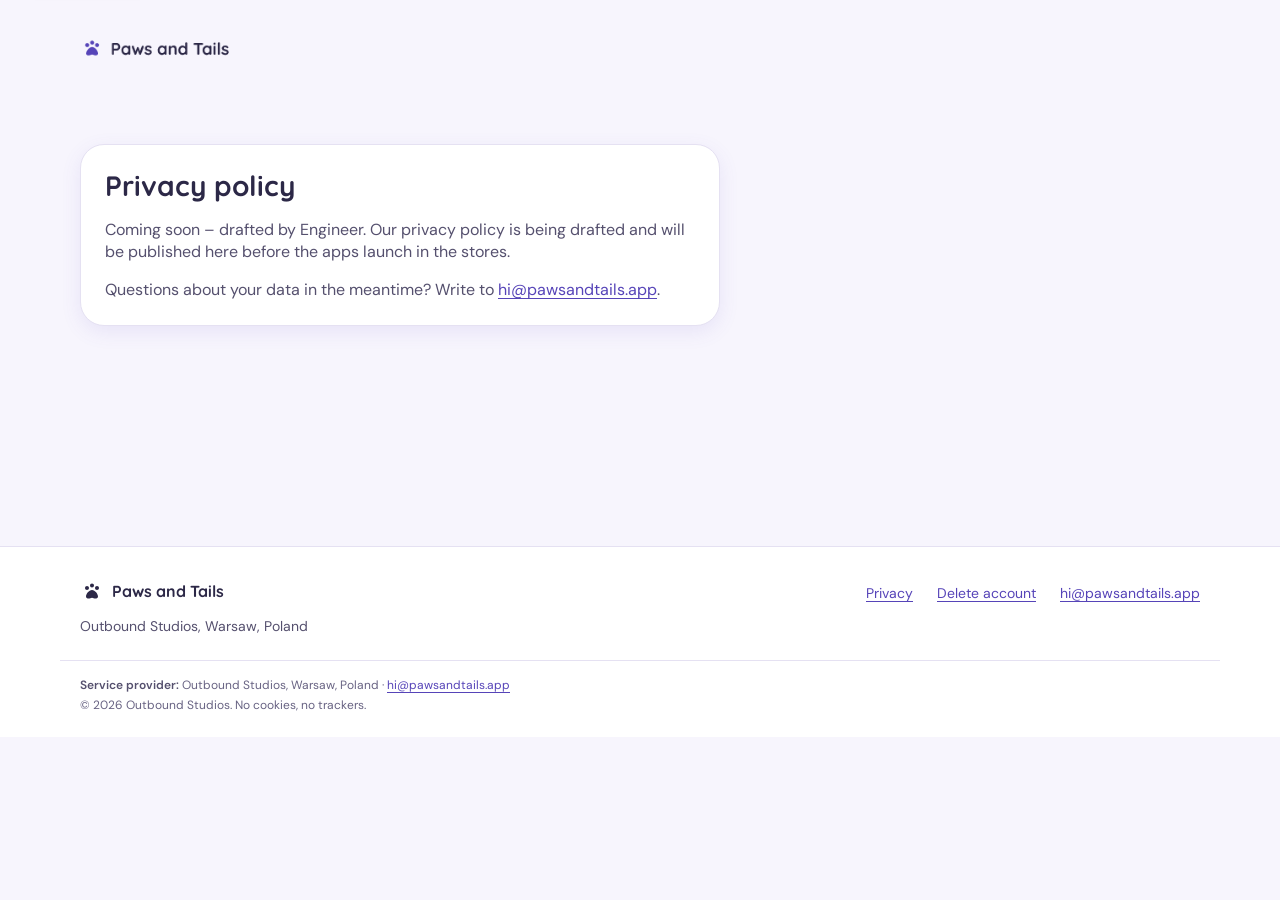
==== privacy/index.html @ 0168b84c "Publish the Paws & Tails static site. Add the landing page, privacy and delete-account pages, 404, f" ====
<!doctype html>
<html lang="en">
<head>
<meta charset="utf-8">
<meta name="viewport" content="width=device-width, initial-scale=1">
<title>Privacy policy · Paws and Tails</title>
<meta name="description" content="Paws and Tails privacy policy.">
<link rel="icon" href="/favicon.ico" sizes="any">
<link rel="icon" href="/assets/favicon.svg" type="image/svg+xml">
<link rel="apple-touch-icon" href="/assets/apple-touch-icon.png">
<link rel="stylesheet" href="/styles.css">
</head>
<body>
<a class="skip-link" href="#main">Skip to content</a>
<header class="site-header">
  <div class="wrap header-inner">
    <a class="wordmark" href="/"><img class="lockup" src="/assets/lockup-transparent.png" srcset="/assets/lockup-transparent.png 1x, /assets/lockup-transparent@2x.png 2x" width="225" height="76" alt="Paws and Tails, home"></a>
  </div>
</header>
<main id="main" class="simple">
  <div class="wrap">
    <div class="card">
      <!-- STUB: replace with the converted policy (Engineer: /workspace/build-briefs/legal/privacy-policy-draft.md) -->
      <h1>Privacy policy</h1>
      <p>Coming soon – drafted by Engineer. Our privacy policy is being drafted and will be published here before the apps launch in the stores.</p>
      <p>Questions about your data in the meantime? Write to <a href="mailto:hi@pawsandtails.app">hi@pawsandtails.app</a>.</p>
    </div>
  </div>
</main>
<footer class="site-footer">
  <div class="wrap footer-inner">
    <div>
      <a class="wordmark wordmark-small" href="/">
        <img class="paw" src="/assets/paw.svg" width="24" height="24" alt="">
        <span>Paws and Tails</span>
      </a>
      <p class="publisher">Outbound Studios, Warsaw, Poland</p>
    </div>
    <nav aria-label="Footer">
      <ul class="footer-links">
        <li><a href="/privacy/">Privacy</a></li>
        <li><a href="/delete-account/">Delete account</a></li>
        <li><a href="mailto:hi@pawsandtails.app">hi@pawsandtails.app</a></li>
      </ul>
    </nav>
  </div>
  <div class="wrap legal">
    <!-- TODO: business address + NIP pending virtual-office decision; never publish home address -->
    <p><span class="legal-label">Service provider:</span> Outbound Studios, Warsaw, Poland · <a href="mailto:hi@pawsandtails.app">hi@pawsandtails.app</a></p>
    <p>© 2026 Outbound Studios. No cookies, no trackers.</p>
  </div>
</footer>
</body>
</html>
---- styles.css ----
/* Paws and Tails landing page — Soft Pastel tokens (confirmed by Pet App Designer,
   source: /workspace/launch/brand/design-tokens-soft-pastel.md, batch p, 2 Nov 2026). */
@font-face { font-family: "Quicksand"; src: url("/fonts/quicksand-latin-wght-normal.woff2") format("woff2"); font-weight: 300 700; font-style: normal; font-display: swap; }
@font-face { font-family: "DM Sans"; src: url("/fonts/dm-sans-latin-wght-normal.woff2") format("woff2"); font-weight: 100 1000; font-style: normal; font-display: swap; }

:root {
  --pt-color-bg-canvas: #F7F5FD;
  --pt-color-bg-surface: #FFFFFF;
  --pt-color-bg-subtle: #F0EDFA;
  --pt-color-bg-primary: #5E4BC4;
  --pt-color-bg-primary-hover: #5644B8; /* purple/700. Designer's hover #7A68D8 gives white 16px text only 4.38:1 (< 4.5 AA); flagged for Designer */
  --pt-color-bg-accent-subtle: #ECE8FC;
  --pt-color-text-primary: #2C2847;
  --pt-color-text-secondary: #55506E;
  --pt-color-text-tertiary: #686383;
  --pt-color-text-accent: #5644B8;
  --pt-color-text-on-primary: #FFFFFF;
  --pt-color-border-default: #E5E1F2;
  --pt-color-border-strong: #7E7998;
  --pt-color-border-accent: #5E4BC4;
  --pt-color-bg-status-valid: #E1F5EE;   /* mint */
  --pt-color-text-status-valid: #1C674C;
  --pt-color-icon-active: #5E4BC4;
  --pt-radius-xs: 8px; --pt-radius-sm: 16px; --pt-radius-md: 24px; --pt-radius-lg: 28px; --pt-radius-xl: 36px; --pt-radius-full: 999px;
  --pt-spacing-xxs: 4px; --pt-spacing-xs: 8px; --pt-spacing-sm: 12px; --pt-spacing-md: 16px; --pt-spacing-lg: 20px; --pt-spacing-xl: 24px; --pt-spacing-2xl: 32px; --pt-spacing-3xl: 48px;
  --pt-shadow-card: 0px 6px 20px 0px rgba(94, 75, 196, 0.1);
  --pt-shadow-dialog: 0px 12px 32px 0px rgba(44, 40, 71, 0.2);
  --pt-stroke-icon: 1.75px;
  --font-heading: Quicksand, "DM Sans", system-ui, sans-serif;
  --font-body: "DM Sans", system-ui, sans-serif;
}

*, *::before, *::after { box-sizing: border-box; }
html { -webkit-text-size-adjust: 100%; }
body {
  margin: 0; background: var(--pt-color-bg-canvas); color: var(--pt-color-text-primary);
  font-family: var(--font-body); font-size: 16px; line-height: 22px; letter-spacing: 0;
}
img { max-width: 100%; height: auto; display: block; }
h1, h2, h3 { font-family: var(--font-heading); font-weight: 700; letter-spacing: 0; margin: 0; }
p { margin: 0; }
a { color: var(--pt-color-text-accent); text-underline-offset: 3px; }
a:hover { text-decoration-thickness: 2px; }
:focus-visible { outline: 3px solid var(--pt-color-border-accent); outline-offset: 3px; border-radius: var(--pt-radius-xs); }

.wrap { width: 100%; max-width: 1160px; margin: 0 auto; padding: 0 var(--pt-spacing-lg); }
.skip-link { position: absolute; left: var(--pt-spacing-md); top: -60px; background: var(--pt-color-bg-surface); color: var(--pt-color-text-primary); padding: var(--pt-spacing-xs) var(--pt-spacing-md); border-radius: var(--pt-radius-full); box-shadow: var(--pt-shadow-card); z-index: 10; }
.skip-link:focus { top: var(--pt-spacing-md); }

/* Header */
.site-header { padding: var(--pt-spacing-sm) 0; }
.header-inner { display: flex; align-items: center; justify-content: space-between; gap: var(--pt-spacing-md); }
.wordmark { display: inline-flex; align-items: center; gap: var(--pt-spacing-xs); text-decoration: none; color: var(--pt-color-text-primary); font-family: var(--font-heading); font-weight: 700; }
.lockup { width: 210px; height: auto; margin-left: -20px; } /* lockup PNG carries ~20px built-in padding */

/* Buttons (Label/Button 16/20 SemiBold; pills) */
.btn {
  display: inline-flex; align-items: center; justify-content: center; gap: var(--pt-spacing-xs);
  min-height: 48px; padding: var(--pt-spacing-sm) var(--pt-spacing-xl);
  border-radius: var(--pt-radius-full); font: 600 16px/20px var(--font-body); letter-spacing: 0;
  text-decoration: none; border: 1.5px solid transparent; transition: background-color .15s ease;
}
.btn-small { min-height: 40px; padding: var(--pt-spacing-xs) var(--pt-spacing-md); font-size: 14px; line-height: 17.5px; }
.btn-primary { background: var(--pt-color-bg-primary); color: var(--pt-color-text-on-primary); }
.btn-primary:hover { background: var(--pt-color-bg-primary-hover); text-decoration: none; }
.btn-secondary { background: var(--pt-color-bg-surface); color: var(--pt-color-text-accent); border-color: var(--pt-color-border-accent); }
.btn-secondary:hover { background: var(--pt-color-bg-accent-subtle); }
.btn-soon {
  background: var(--pt-color-bg-surface); color: var(--pt-color-text-secondary);
  border: 1.5px dashed var(--pt-color-border-strong); cursor: default;
}
.btn-soon small { font: 400 12px/16px var(--font-body); color: var(--pt-color-text-secondary); }
.is-hidden { display: none !important; }

/* Chips */
.chip { display: inline-flex; align-items: center; gap: var(--pt-spacing-xxs); padding: var(--pt-spacing-xxs) var(--pt-spacing-sm); border-radius: var(--pt-radius-full); font: 600 12px/16px var(--font-body); }
.chip-mint { background: var(--pt-color-bg-status-valid); color: var(--pt-color-text-status-valid); }
.chip-lavender { background: var(--pt-color-bg-accent-subtle); color: var(--pt-color-text-accent); }

/* Hero */
.hero { padding: var(--pt-spacing-xl) 0 var(--pt-spacing-3xl); }
.hero-inner { display: grid; gap: var(--pt-spacing-3xl); }
.hero-copy { display: grid; gap: var(--pt-spacing-md); justify-items: start; }
.hero h1 { font-size: 32px; line-height: 38px; } /* Heading/Display */
.lead { font-size: 16px; line-height: 22px; color: var(--pt-color-text-secondary); max-width: 34em; }
.cta-row { display: flex; flex-wrap: wrap; gap: var(--pt-spacing-sm); margin-top: var(--pt-spacing-xs); }
.store-row { margin-top: 0; }
.hint { font-size: 14px; line-height: 20px; color: var(--pt-color-text-tertiary); }

.hero-visual { position: relative; display: flex; justify-content: center; }
.hero-visual .browser-frame { display: none; } /* mobile: phone only */
.hero-visual figure { margin: 0; }
.browser-frame {
  background: var(--pt-color-bg-surface); border: 1px solid var(--pt-color-border-default);
  border-radius: var(--pt-radius-sm); box-shadow: var(--pt-shadow-dialog); overflow: hidden;
}
.browser-bar { display: flex; gap: 6px; padding: 10px 14px; background: var(--pt-color-bg-subtle); border-bottom: 1px solid var(--pt-color-border-default); }
.browser-bar span { width: 10px; height: 10px; border-radius: 50%; background: var(--pt-color-border-default); }
.phone-frame {
  position: relative; width: 70%; max-width: 280px;
  border: 7px solid var(--pt-color-text-primary); border-radius: var(--pt-radius-xl);
  overflow: hidden; background: var(--pt-color-bg-canvas); box-shadow: var(--pt-shadow-dialog);
}

/* Sections */
.section-title { font-size: 28px; line-height: 34px; } /* Heading/H1 */
.section-lead { margin-top: var(--pt-spacing-sm); color: var(--pt-color-text-secondary); max-width: 40em; }
.features { padding: var(--pt-spacing-3xl) 0; background: var(--pt-color-bg-subtle); }
.feature-grid { list-style: none; margin: var(--pt-spacing-2xl) 0 0; padding: 0; display: grid; gap: var(--pt-spacing-md); }
.card { background: var(--pt-color-bg-surface); border: 1px solid var(--pt-color-border-default); border-radius: var(--pt-radius-md); box-shadow: var(--pt-shadow-card); padding: var(--pt-spacing-xl); }
.feature-grid .card { display: grid; gap: var(--pt-spacing-xs); align-content: start; }
.feature-grid h3 { font-size: 20px; line-height: 26px; margin-top: var(--pt-spacing-xs); } /* Heading/H2 */
.feature-grid p { color: var(--pt-color-text-secondary); }
.icon-bubble { width: 44px; height: 44px; border-radius: 50%; background: var(--pt-color-bg-accent-subtle); display: grid; place-items: center; }
.icon-bubble svg { width: 22px; height: 22px; fill: none; stroke: var(--pt-color-icon-active); stroke-width: var(--pt-stroke-icon); stroke-linecap: round; stroke-linejoin: round; }

.everywhere { padding: var(--pt-spacing-3xl) 0; }
.everywhere-inner { display: grid; gap: var(--pt-spacing-xl); align-items: center; }
.everywhere p { margin-top: var(--pt-spacing-sm); color: var(--pt-color-text-secondary); max-width: 36em; }
.platforms { list-style: none; margin: 0; padding: 0; display: flex; flex-wrap: wrap; gap: var(--pt-spacing-xs); }
.platforms .chip { font-size: 14px; line-height: 20px; padding: var(--pt-spacing-xs) var(--pt-spacing-md); }
.platforms .soon { font-weight: 400; }

.beta { padding: 0 0 var(--pt-spacing-3xl); }
.beta-card { display: grid; gap: var(--pt-spacing-md); justify-items: start; background: var(--pt-color-bg-accent-subtle); border-color: transparent; border-radius: var(--pt-radius-lg); padding: var(--pt-spacing-2xl) var(--pt-spacing-xl); }
.beta-card p { color: var(--pt-color-text-secondary); max-width: 40em; }

/* Footer */
.site-footer { background: var(--pt-color-bg-surface); border-top: 1px solid var(--pt-color-border-default); padding: var(--pt-spacing-2xl) 0 var(--pt-spacing-xl); font-size: 14px; line-height: 20px; }
.footer-inner { display: grid; gap: var(--pt-spacing-xl); }
.wordmark-small { font-size: 16px; line-height: 22px; }
.publisher { margin-top: var(--pt-spacing-xs); color: var(--pt-color-text-secondary); }
.footer-links { list-style: none; margin: 0; padding: 0; display: flex; flex-wrap: wrap; gap: var(--pt-spacing-xs) var(--pt-spacing-xl); }
.footer-links a { display: inline-block; padding: var(--pt-spacing-xxs) 0; }
.legal { margin-top: var(--pt-spacing-xl); padding-top: var(--pt-spacing-md); border-top: 1px solid var(--pt-color-border-default); display: grid; gap: var(--pt-spacing-xxs); font-size: 12px; line-height: 16px; color: var(--pt-color-text-tertiary); }
.legal-label { font-weight: 600; color: var(--pt-color-text-secondary); }

/* Simple pages (privacy, delete-account, 404) */
.simple { padding: var(--pt-spacing-3xl) 0; min-height: 50vh; }
.simple .card { max-width: 640px; display: grid; gap: var(--pt-spacing-md); justify-items: start; }
.simple h1 { font-size: 28px; line-height: 34px; }
.simple p { color: var(--pt-color-text-secondary); }

@media (min-width: 720px) {
  .feature-grid { grid-template-columns: repeat(2, 1fr); }
  .footer-inner { grid-template-columns: 1fr auto; align-items: start; }
  .everywhere-inner { grid-template-columns: 1.3fr 1fr; }
  .platforms { justify-content: flex-end; }
}
@media (min-width: 1000px) {
  .site-header { padding: var(--pt-spacing-md) 0; }
  .hero { padding: var(--pt-spacing-2xl) 0 72px; }
  .hero-inner { grid-template-columns: 1fr 1.15fr; align-items: center; gap: var(--pt-spacing-3xl); }
  .hero h1 { font-size: 48px; line-height: 57px; } /* Display scaled 1.5x (32/38 → 48/57) */
  .lead { font-size: 18px; line-height: 26px; }
  .feature-grid { grid-template-columns: repeat(3, 1fr); gap: var(--pt-spacing-xl); }
  .hero-visual { display: block; padding-bottom: var(--pt-spacing-2xl); }
  .hero-visual .browser-frame { display: block; }
  .phone-frame { position: absolute; right: -16px; bottom: 0; width: 34%; max-width: 210px; }
}
@media (prefers-reduced-motion: reduce) { * { transition: none !important; } }
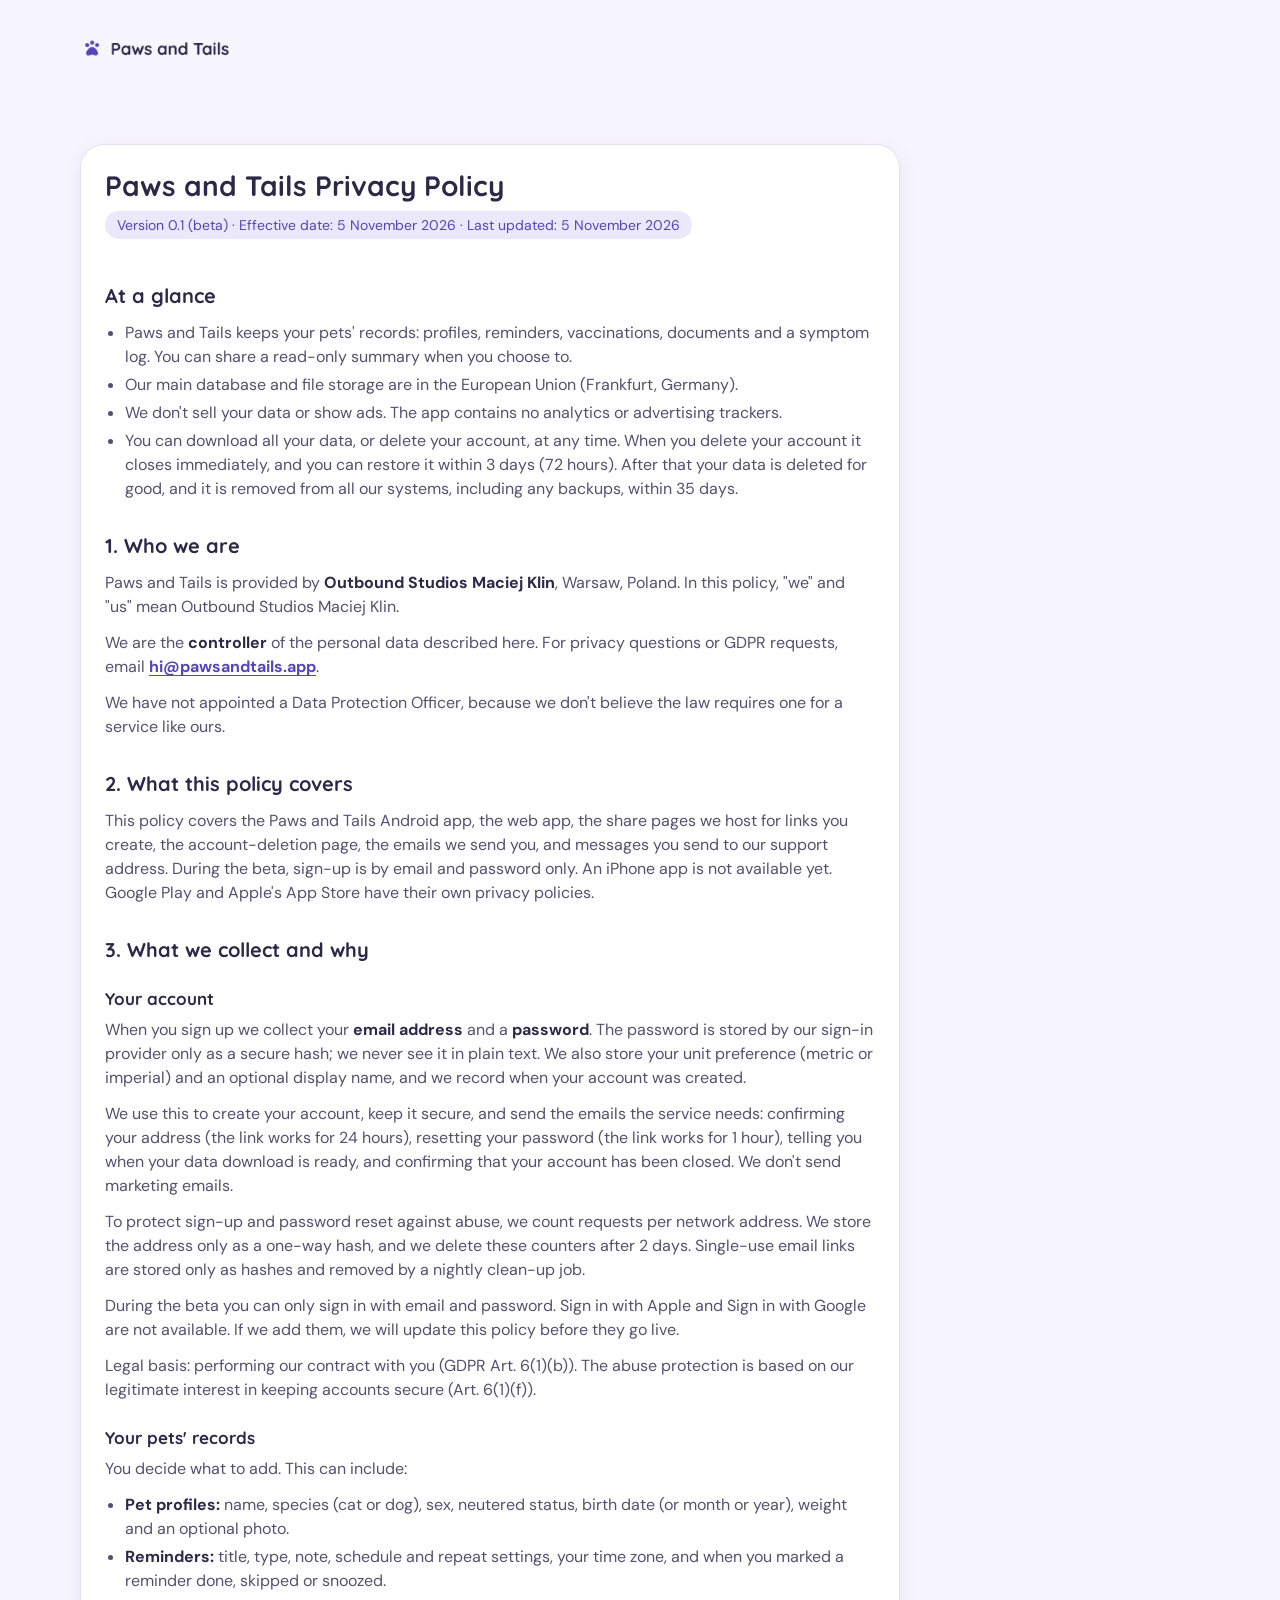
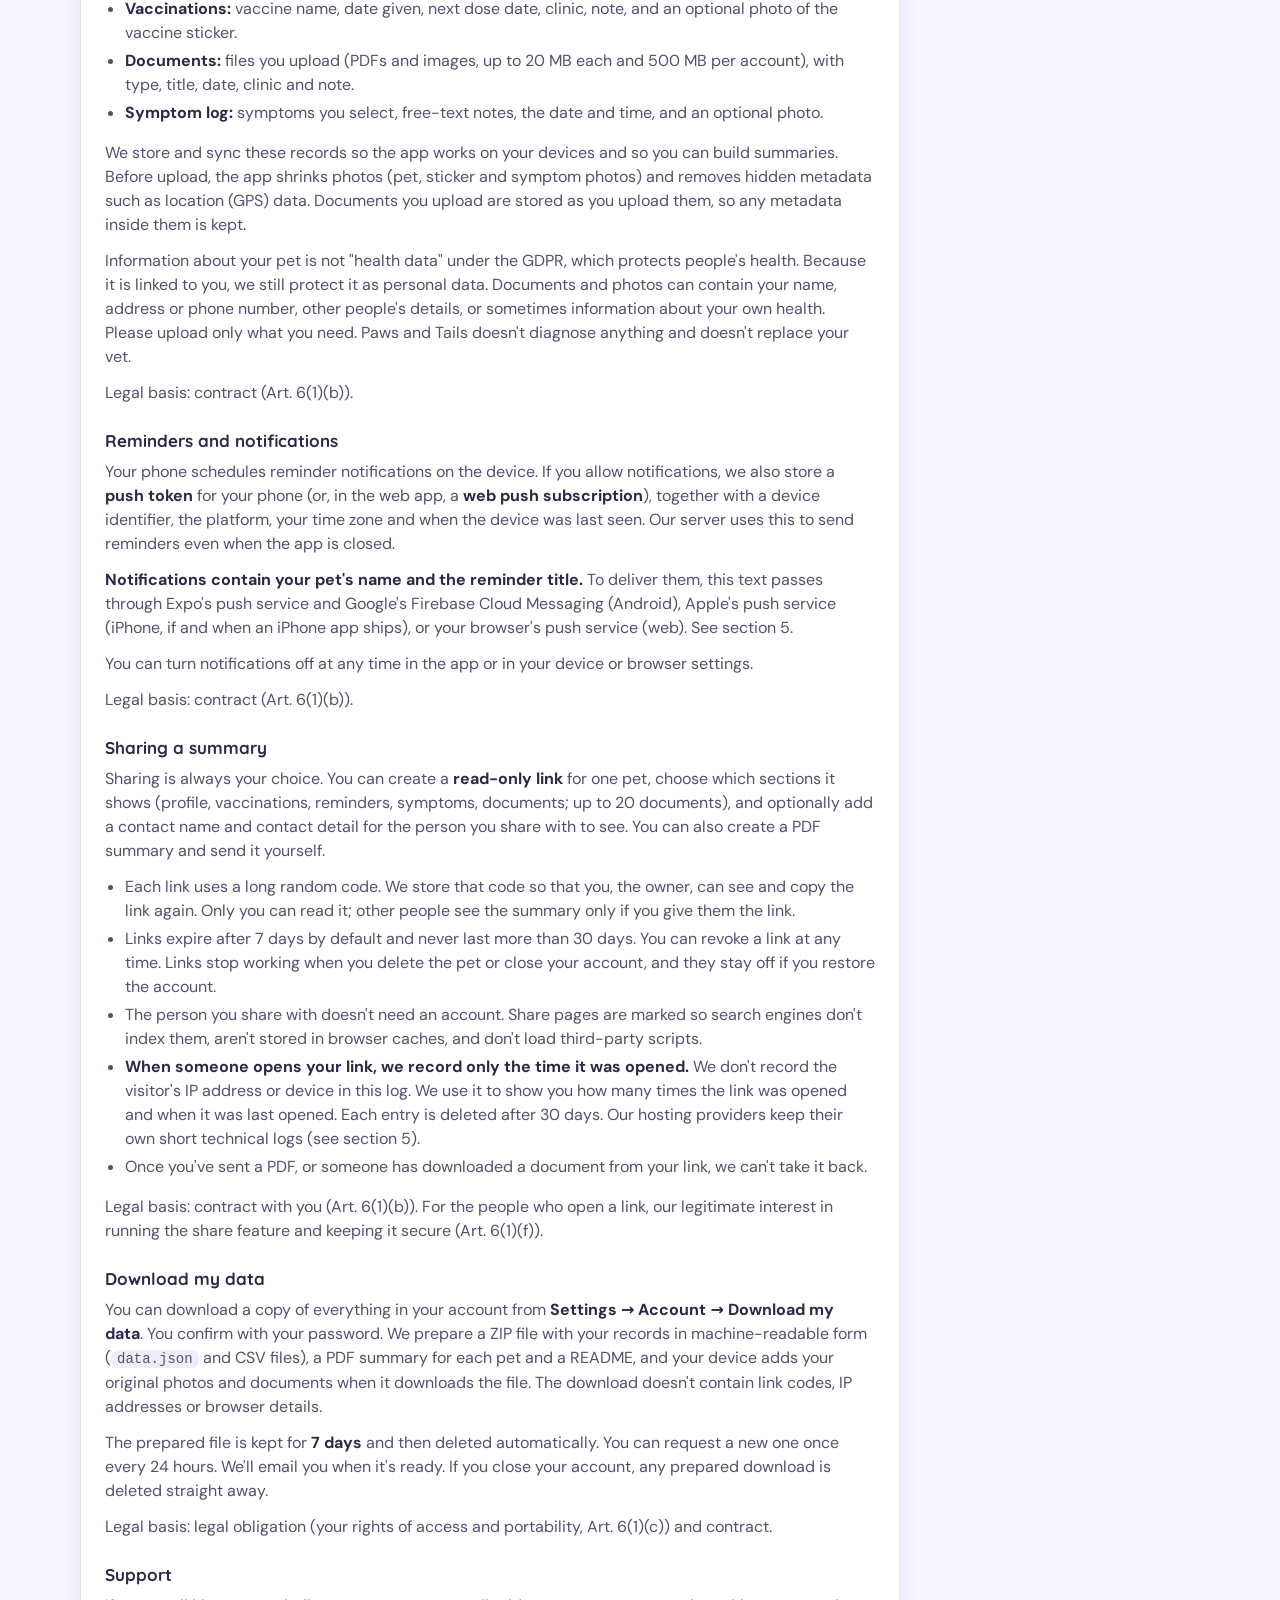
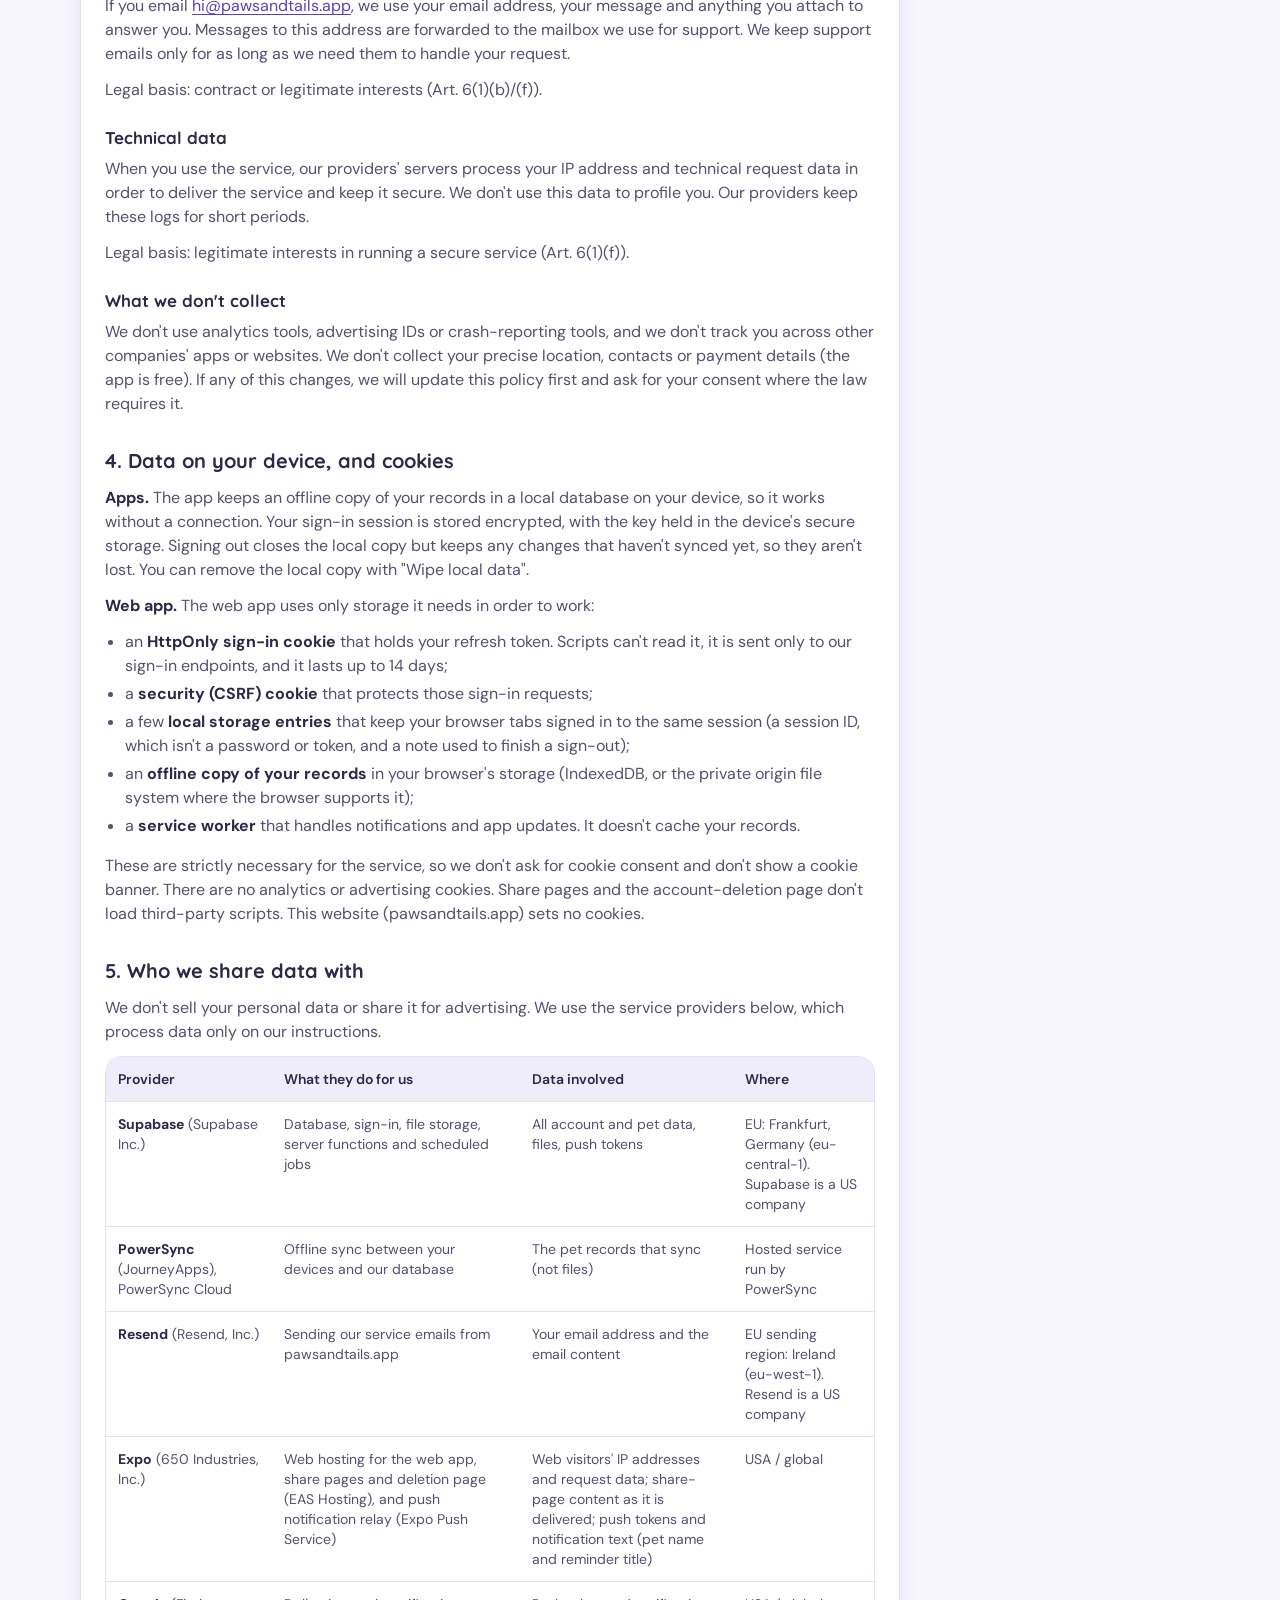
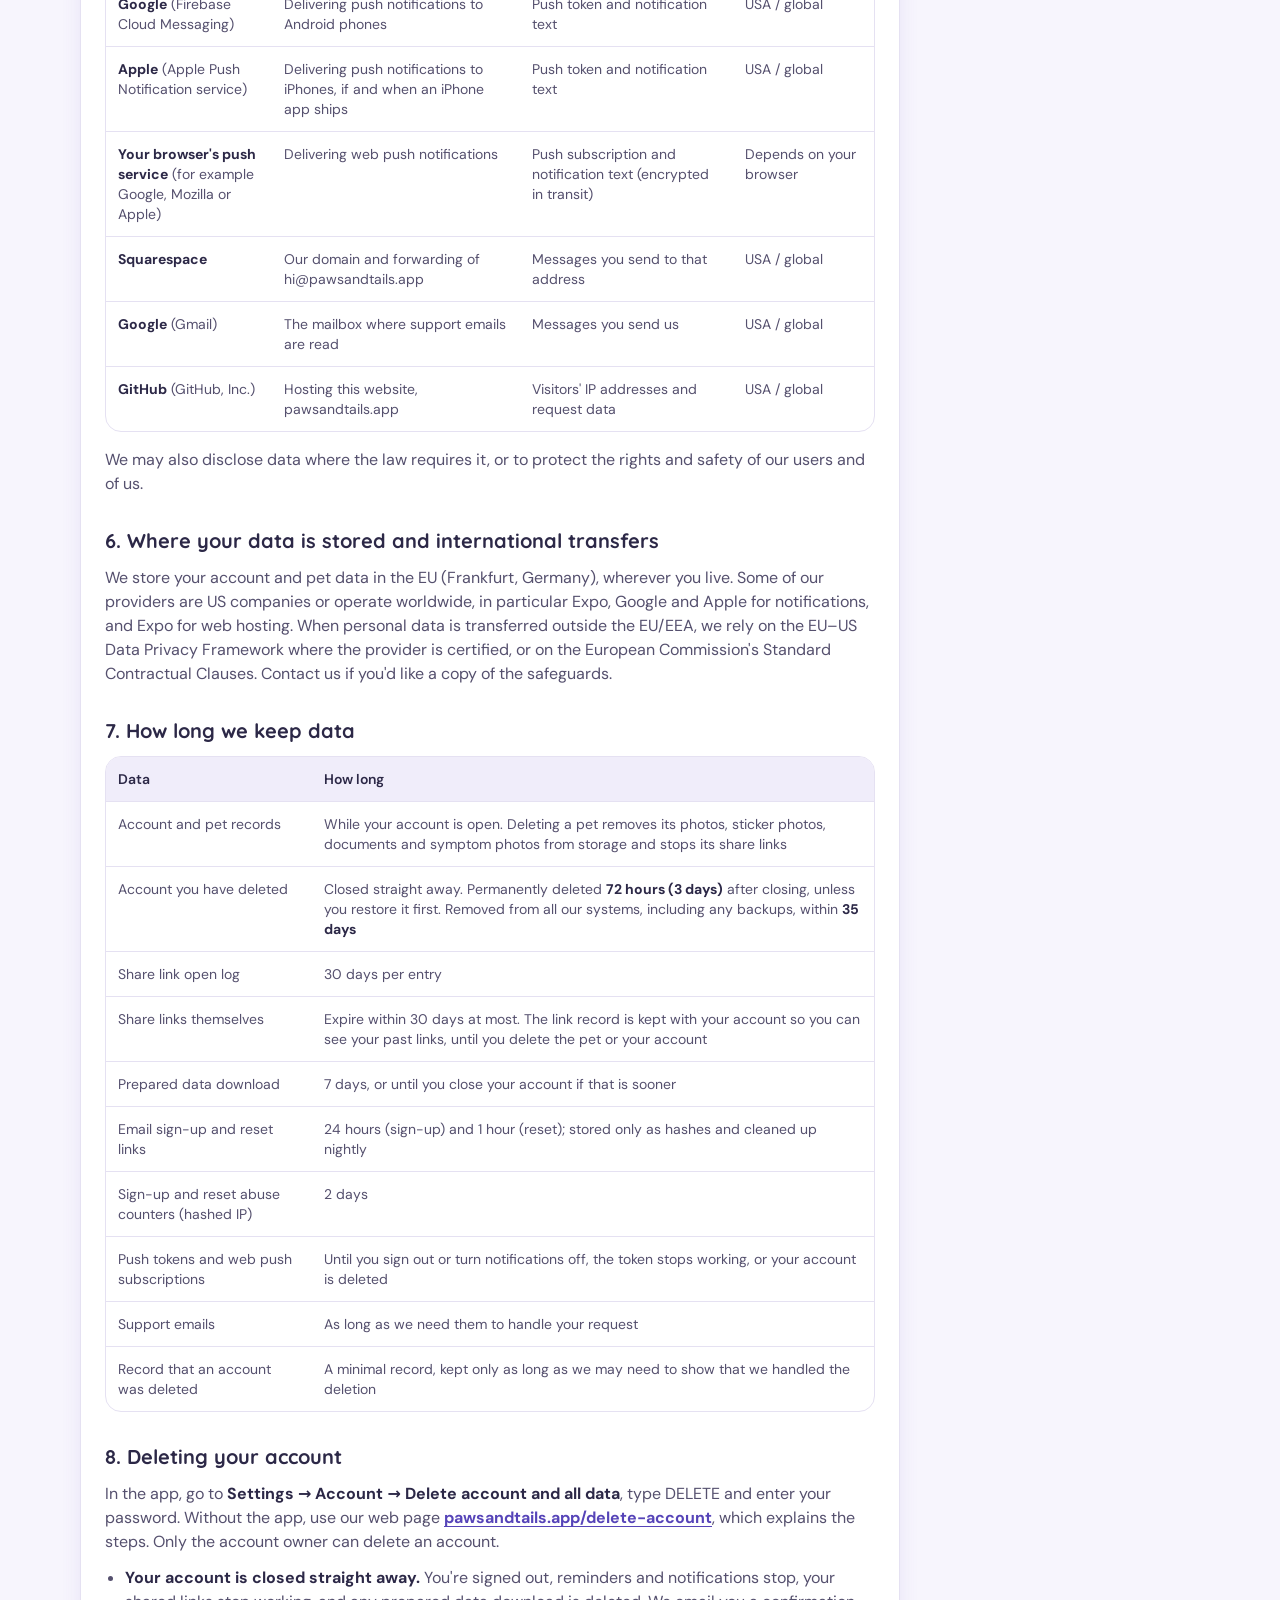
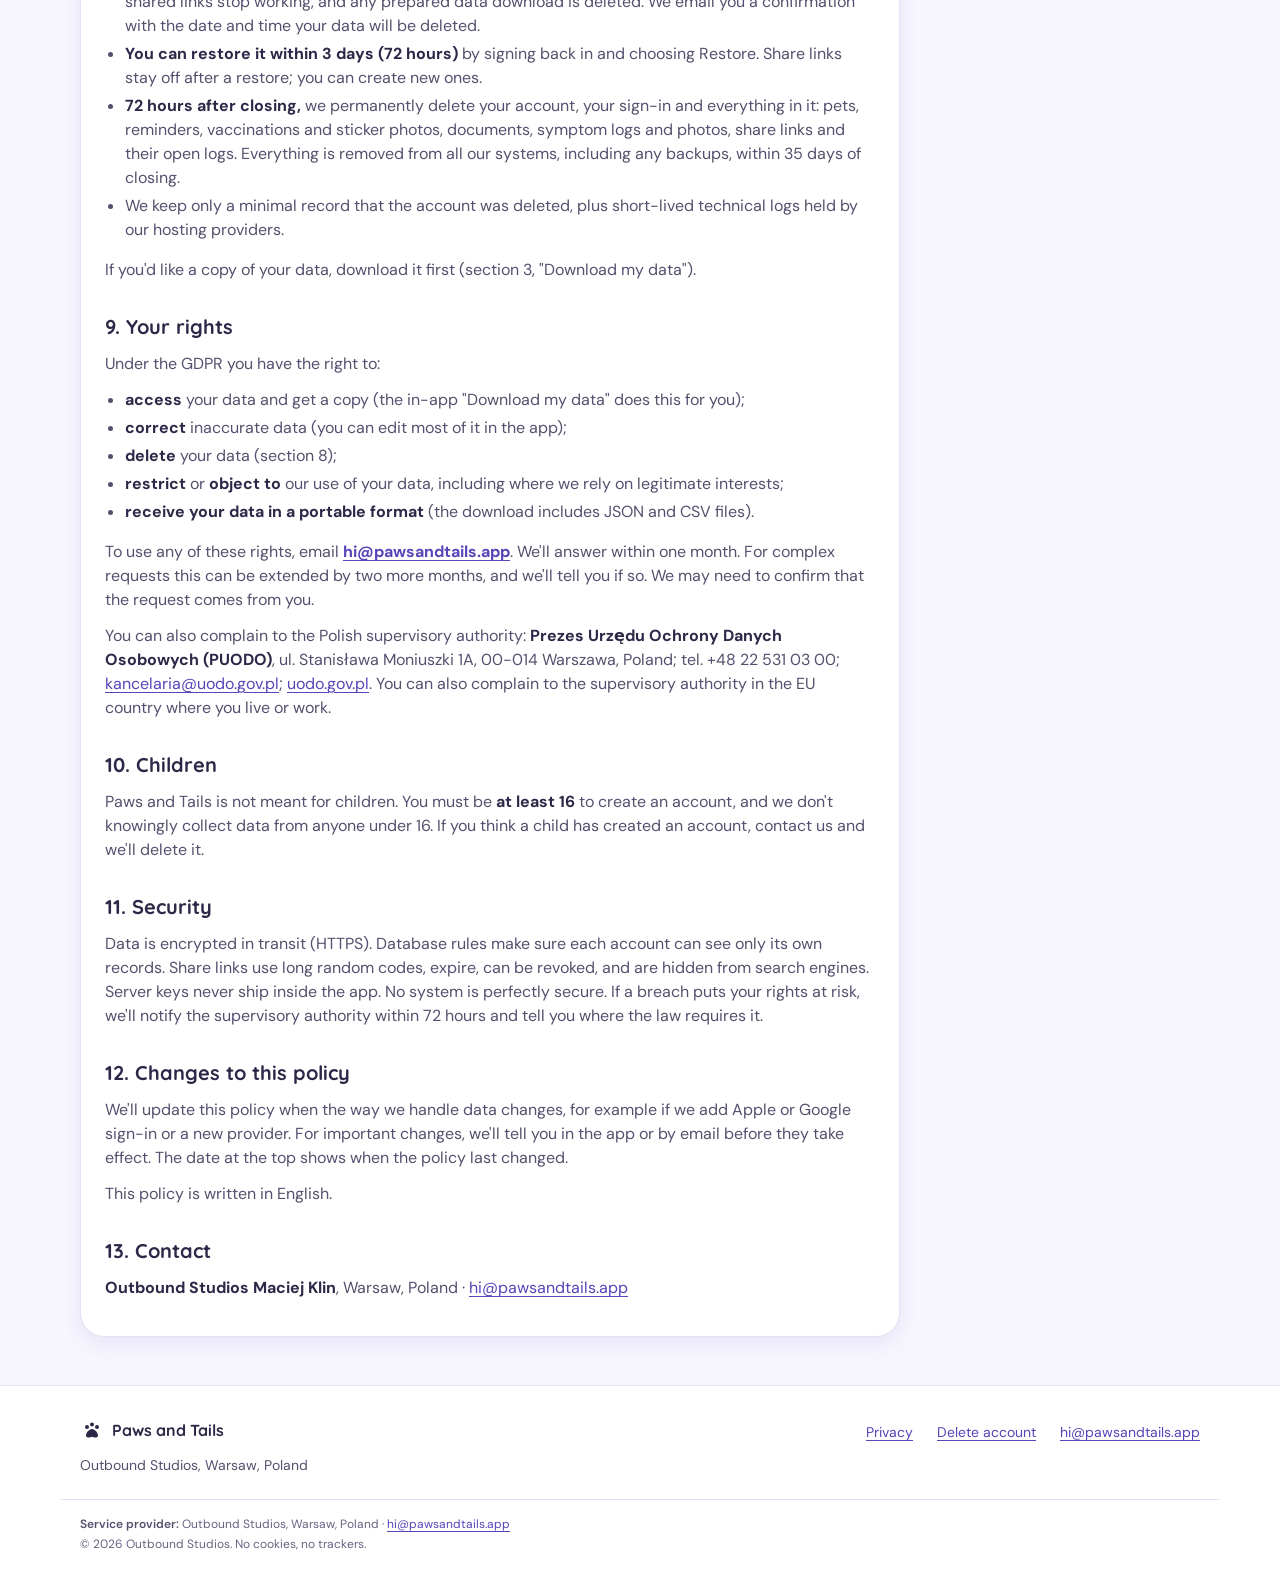
==== commit 5195ae14: "Publish the privacy policy page. Co-authored-by: Rekar85 <Rekar85@users.noreply.github.com>" ====
--- a/privacy/index.html
+++ b/privacy/index.html
@@ -4,11 +4,31 @@
 <meta charset="utf-8">
 <meta name="viewport" content="width=device-width, initial-scale=1">
 <title>Privacy policy · Paws and Tails</title>
-<meta name="description" content="Paws and Tails privacy policy.">
+<meta name="description" content="How Paws and Tails collects, uses and protects your data. Last updated 5 November 2026.">
+<link rel="canonical" href="https://pawsandtails.app/privacy/">
 <link rel="icon" href="/favicon.ico" sizes="any">
 <link rel="icon" href="/assets/favicon.svg" type="image/svg+xml">
 <link rel="apple-touch-icon" href="/assets/apple-touch-icon.png">
 <link rel="stylesheet" href="/styles.css">
+<style>
+/* Privacy policy page: long-form layout on the Soft Pastel tokens */
+.policy .card { max-width: 820px; display: block; }
+.policy h1 { font-size: 28px; line-height: 34px; margin-bottom: var(--pt-spacing-xs); }
+.policy h2 { font-size: 20px; line-height: 26px; margin: var(--pt-spacing-2xl) 0 var(--pt-spacing-sm); }
+.policy h3 { font-size: 17px; line-height: 23px; margin: var(--pt-spacing-xl) 0 var(--pt-spacing-xs); }
+.policy p, .policy li { color: var(--pt-color-text-secondary); font-size: 16px; line-height: 24px; }
+.policy p { margin: 0 0 var(--pt-spacing-sm); }
+.policy strong { color: var(--pt-color-text-primary); }
+.policy ul { margin: 0 0 var(--pt-spacing-md); padding-left: 1.25em; }
+.policy li { margin-bottom: var(--pt-spacing-xxs); }
+.policy code { font-size: 14px; background: var(--pt-color-bg-subtle); padding: 1px 6px; border-radius: var(--pt-radius-xs); }
+.policy .policy-meta { display: inline-block; font-size: 14px; line-height: 20px; color: var(--pt-color-text-accent); background: var(--pt-color-bg-accent-subtle); padding: var(--pt-spacing-xxs) var(--pt-spacing-sm); border-radius: var(--pt-radius-sm); }
+.policy .table-scroll { overflow-x: auto; margin: 0 0 var(--pt-spacing-md); border: 1px solid var(--pt-color-border-default); border-radius: var(--pt-radius-sm); }
+.policy table { width: 100%; border-collapse: collapse; font-size: 14px; line-height: 20px; min-width: 560px; }
+.policy th, .policy td { text-align: left; vertical-align: top; padding: var(--pt-spacing-sm); border-bottom: 1px solid var(--pt-color-border-default); color: var(--pt-color-text-secondary); }
+.policy th { background: var(--pt-color-bg-subtle); color: var(--pt-color-text-primary); font-weight: 600; }
+.policy tr:last-child td { border-bottom: 0; }
+</style>
 </head>
 <body>
 <a class="skip-link" href="#main">Skip to content</a>
@@ -17,14 +37,240 @@
     <a class="wordmark" href="/"><img class="lockup" src="/assets/lockup-transparent.png" srcset="/assets/lockup-transparent.png 1x, /assets/lockup-transparent@2x.png 2x" width="225" height="76" alt="Paws and Tails, home"></a>
   </div>
 </header>
-<main id="main" class="simple">
+<main id="main" class="simple policy">
   <div class="wrap">
-    <div class="card">
-      <!-- STUB: replace with the converted policy (Engineer: /workspace/build-briefs/legal/privacy-policy-draft.md) -->
-      <h1>Privacy policy</h1>
-      <p>Coming soon – drafted by Engineer. Our privacy policy is being drafted and will be published here before the apps launch in the stores.</p>
-      <p>Questions about your data in the meantime? Write to <a href="mailto:hi@pawsandtails.app">hi@pawsandtails.app</a>.</p>
-    </div>
+    <article class="card">
+<h1>Paws and Tails Privacy Policy</h1>
+<p class="policy-meta">Version 0.1 (beta) · Effective date: 5 November 2026 · Last updated: 5 November 2026</p>
+
+<h2>At a glance</h2>
+<ul>
+<li>Paws and Tails keeps your pets' records: profiles, reminders, vaccinations, documents and a symptom log. You can share a read-only summary when you choose to.</li>
+<li>Our main database and file storage are in the European Union (Frankfurt, Germany).</li>
+<li>We don't sell your data or show ads. The app contains no analytics or advertising trackers.</li>
+<li>You can download all your data, or delete your account, at any time. When you delete your account it closes immediately, and you can restore it within 3 days (72 hours). After that your data is deleted for good, and it is removed from all our systems, including any backups, within 35 days.</li>
+</ul>
+<h2>1. Who we are</h2>
+<p>Paws and Tails is provided by <strong>Outbound Studios Maciej Klin</strong>, Warsaw, Poland. In this policy, "we" and "us" mean Outbound Studios Maciej Klin.</p>
+<p>We are the <strong>controller</strong> of the personal data described here. For privacy questions or GDPR requests, email <strong><a href="mailto:hi@pawsandtails.app">hi@pawsandtails.app</a></strong>.</p>
+<p>We have not appointed a Data Protection Officer, because we don't believe the law requires one for a service like ours.</p>
+<h2>2. What this policy covers</h2>
+<p>This policy covers the Paws and Tails Android app, the web app, the share pages we host for links you create, the account-deletion page, the emails we send you, and messages you send to our support address. During the beta, sign-up is by email and password only. An iPhone app is not available yet. Google Play and Apple's App Store have their own privacy policies.</p>
+<h2>3. What we collect and why</h2>
+<h3>Your account</h3>
+<p>When you sign up we collect your <strong>email address</strong> and a <strong>password</strong>. The password is stored by our sign-in provider only as a secure hash; we never see it in plain text. We also store your unit preference (metric or imperial) and an optional display name, and we record when your account was created.</p>
+<p>We use this to create your account, keep it secure, and send the emails the service needs: confirming your address (the link works for 24 hours), resetting your password (the link works for 1 hour), telling you when your data download is ready, and confirming that your account has been closed. We don't send marketing emails.</p>
+<p>To protect sign-up and password reset against abuse, we count requests per network address. We store the address only as a one-way hash, and we delete these counters after 2 days. Single-use email links are stored only as hashes and removed by a nightly clean-up job.</p>
+<p>During the beta you can only sign in with email and password. Sign in with Apple and Sign in with Google are not available. If we add them, we will update this policy before they go live.</p>
+<p>Legal basis: performing our contract with you (GDPR Art. 6(1)(b)). The abuse protection is based on our legitimate interest in keeping accounts secure (Art. 6(1)(f)).</p>
+<h3>Your pets' records</h3>
+<p>You decide what to add. This can include:</p>
+<ul>
+<li><strong>Pet profiles:</strong> name, species (cat or dog), sex, neutered status, birth date (or month or year), weight and an optional photo.</li>
+<li><strong>Reminders:</strong> title, type, note, schedule and repeat settings, your time zone, and when you marked a reminder done, skipped or snoozed.</li>
+<li><strong>Vaccinations:</strong> vaccine name, date given, next dose date, clinic, note, and an optional photo of the vaccine sticker.</li>
+<li><strong>Documents:</strong> files you upload (PDFs and images, up to 20 MB each and 500 MB per account), with type, title, date, clinic and note.</li>
+<li><strong>Symptom log:</strong> symptoms you select, free-text notes, the date and time, and an optional photo.</li>
+</ul>
+<p>We store and sync these records so the app works on your devices and so you can build summaries. Before upload, the app shrinks photos (pet, sticker and symptom photos) and removes hidden metadata such as location (GPS) data. Documents you upload are stored as you upload them, so any metadata inside them is kept.</p>
+<p>Information about your pet is not "health data" under the GDPR, which protects people's health. Because it is linked to you, we still protect it as personal data. Documents and photos can contain your name, address or phone number, other people's details, or sometimes information about your own health. Please upload only what you need. Paws and Tails doesn't diagnose anything and doesn't replace your vet.</p>
+<p>Legal basis: contract (Art. 6(1)(b)).</p>
+<h3>Reminders and notifications</h3>
+<p>Your phone schedules reminder notifications on the device. If you allow notifications, we also store a <strong>push token</strong> for your phone (or, in the web app, a <strong>web push subscription</strong>), together with a device identifier, the platform, your time zone and when the device was last seen. Our server uses this to send reminders even when the app is closed.</p>
+<p><strong>Notifications contain your pet's name and the reminder title.</strong> To deliver them, this text passes through Expo's push service and Google's Firebase Cloud Messaging (Android), Apple's push service (iPhone, if and when an iPhone app ships), or your browser's push service (web). See section 5.</p>
+<p>You can turn notifications off at any time in the app or in your device or browser settings.</p>
+<p>Legal basis: contract (Art. 6(1)(b)).</p>
+<h3>Sharing a summary</h3>
+<p>Sharing is always your choice. You can create a <strong>read-only link</strong> for one pet, choose which sections it shows (profile, vaccinations, reminders, symptoms, documents; up to 20 documents), and optionally add a contact name and contact detail for the person you share with to see. You can also create a PDF summary and send it yourself.</p>
+<ul>
+<li>Each link uses a long random code. We store that code so that you, the owner, can see and copy the link again. Only you can read it; other people see the summary only if you give them the link.</li>
+<li>Links expire after 7 days by default and never last more than 30 days. You can revoke a link at any time. Links stop working when you delete the pet or close your account, and they stay off if you restore the account.</li>
+<li>The person you share with doesn't need an account. Share pages are marked so search engines don't index them, aren't stored in browser caches, and don't load third-party scripts.</li>
+<li><strong>When someone opens your link, we record only the time it was opened.</strong> We don't record the visitor's IP address or device in this log. We use it to show you how many times the link was opened and when it was last opened. Each entry is deleted after 30 days. Our hosting providers keep their own short technical logs (see section 5).</li>
+<li>Once you've sent a PDF, or someone has downloaded a document from your link, we can't take it back.</li>
+</ul>
+<p>Legal basis: contract with you (Art. 6(1)(b)). For the people who open a link, our legitimate interest in running the share feature and keeping it secure (Art. 6(1)(f)).</p>
+<h3>Download my data</h3>
+<p>You can download a copy of everything in your account from <strong>Settings → Account → Download my data</strong>. You confirm with your password. We prepare a ZIP file with your records in machine-readable form (<code>data.json</code> and CSV files), a PDF summary for each pet and a README, and your device adds your original photos and documents when it downloads the file. The download doesn't contain link codes, IP addresses or browser details.</p>
+<p>The prepared file is kept for <strong>7 days</strong> and then deleted automatically. You can request a new one once every 24 hours. We'll email you when it's ready. If you close your account, any prepared download is deleted straight away.</p>
+<p>Legal basis: legal obligation (your rights of access and portability, Art. 6(1)(c)) and contract.</p>
+<h3>Support</h3>
+<p>If you email <a href="mailto:hi@pawsandtails.app">hi@pawsandtails.app</a>, we use your email address, your message and anything you attach to answer you. Messages to this address are forwarded to the mailbox we use for support. We keep support emails only for as long as we need them to handle your request.</p>
+<p>Legal basis: contract or legitimate interests (Art. 6(1)(b)/(f)).</p>
+<h3>Technical data</h3>
+<p>When you use the service, our providers' servers process your IP address and technical request data in order to deliver the service and keep it secure. We don't use this data to profile you. Our providers keep these logs for short periods.</p>
+<p>Legal basis: legitimate interests in running a secure service (Art. 6(1)(f)).</p>
+<h3>What we don't collect</h3>
+<p>We don't use analytics tools, advertising IDs or crash-reporting tools, and we don't track you across other companies' apps or websites. We don't collect your precise location, contacts or payment details (the app is free). If any of this changes, we will update this policy first and ask for your consent where the law requires it.</p>
+<h2>4. Data on your device, and cookies</h2>
+<p><strong>Apps.</strong> The app keeps an offline copy of your records in a local database on your device, so it works without a connection. Your sign-in session is stored encrypted, with the key held in the device's secure storage. Signing out closes the local copy but keeps any changes that haven't synced yet, so they aren't lost. You can remove the local copy with "Wipe local data".</p>
+<p><strong>Web app.</strong> The web app uses only storage it needs in order to work:</p>
+<ul>
+<li>an <strong>HttpOnly sign-in cookie</strong> that holds your refresh token. Scripts can't read it, it is sent only to our sign-in endpoints, and it lasts up to 14 days;</li>
+<li>a <strong>security (CSRF) cookie</strong> that protects those sign-in requests;</li>
+<li>a few <strong>local storage entries</strong> that keep your browser tabs signed in to the same session (a session ID, which isn't a password or token, and a note used to finish a sign-out);</li>
+<li>an <strong>offline copy of your records</strong> in your browser's storage (IndexedDB, or the private origin file system where the browser supports it);</li>
+<li>a <strong>service worker</strong> that handles notifications and app updates. It doesn't cache your records.</li>
+</ul>
+<p>These are strictly necessary for the service, so we don't ask for cookie consent and don't show a cookie banner. There are no analytics or advertising cookies. Share pages and the account-deletion page don't load third-party scripts. This website (pawsandtails.app) sets no cookies.</p>
+<h2>5. Who we share data with</h2>
+<p>We don't sell your personal data or share it for advertising. We use the service providers below, which process data only on our instructions.</p>
+<div class="table-scroll"><table>
+<thead>
+<tr>
+<th>Provider</th>
+<th>What they do for us</th>
+<th>Data involved</th>
+<th>Where</th>
+</tr>
+</thead>
+<tbody>
+<tr>
+<td><strong>Supabase</strong> (Supabase Inc.)</td>
+<td>Database, sign-in, file storage, server functions and scheduled jobs</td>
+<td>All account and pet data, files, push tokens</td>
+<td>EU: Frankfurt, Germany (eu-central-1). Supabase is a US company</td>
+</tr>
+<tr>
+<td><strong>PowerSync</strong> (JourneyApps), PowerSync Cloud</td>
+<td>Offline sync between your devices and our database</td>
+<td>The pet records that sync (not files)</td>
+<td>Hosted service run by PowerSync</td>
+</tr>
+<tr>
+<td><strong>Resend</strong> (Resend, Inc.)</td>
+<td>Sending our service emails from pawsandtails.app</td>
+<td>Your email address and the email content</td>
+<td>EU sending region: Ireland (eu-west-1). Resend is a US company</td>
+</tr>
+<tr>
+<td><strong>Expo</strong> (650 Industries, Inc.)</td>
+<td>Web hosting for the web app, share pages and deletion page (EAS Hosting), and push notification relay (Expo Push Service)</td>
+<td>Web visitors' IP addresses and request data; share-page content as it is delivered; push tokens and notification text (pet name and reminder title)</td>
+<td>USA / global</td>
+</tr>
+<tr>
+<td><strong>Google</strong> (Firebase Cloud Messaging)</td>
+<td>Delivering push notifications to Android phones</td>
+<td>Push token and notification text</td>
+<td>USA / global</td>
+</tr>
+<tr>
+<td><strong>Apple</strong> (Apple Push Notification service)</td>
+<td>Delivering push notifications to iPhones, if and when an iPhone app ships</td>
+<td>Push token and notification text</td>
+<td>USA / global</td>
+</tr>
+<tr>
+<td><strong>Your browser's push service</strong> (for example Google, Mozilla or Apple)</td>
+<td>Delivering web push notifications</td>
+<td>Push subscription and notification text (encrypted in transit)</td>
+<td>Depends on your browser</td>
+</tr>
+<tr>
+<td><strong>Squarespace</strong></td>
+<td>Our domain and forwarding of hi@pawsandtails.app</td>
+<td>Messages you send to that address</td>
+<td>USA / global</td>
+</tr>
+<tr>
+<td><strong>Google</strong> (Gmail)</td>
+<td>The mailbox where support emails are read</td>
+<td>Messages you send us</td>
+<td>USA / global</td>
+</tr>
+<tr>
+<td><strong>GitHub</strong> (GitHub, Inc.)</td>
+<td>Hosting this website, pawsandtails.app</td>
+<td>Visitors' IP addresses and request data</td>
+<td>USA / global</td>
+</tr>
+</tbody>
+</table></div>
+<p>We may also disclose data where the law requires it, or to protect the rights and safety of our users and of us.</p>
+<h2>6. Where your data is stored and international transfers</h2>
+<p>We store your account and pet data in the EU (Frankfurt, Germany), wherever you live. Some of our providers are US companies or operate worldwide, in particular Expo, Google and Apple for notifications, and Expo for web hosting. When personal data is transferred outside the EU/EEA, we rely on the EU–US Data Privacy Framework where the provider is certified, or on the European Commission's Standard Contractual Clauses. Contact us if you'd like a copy of the safeguards.</p>
+<h2>7. How long we keep data</h2>
+<div class="table-scroll"><table>
+<thead>
+<tr>
+<th>Data</th>
+<th>How long</th>
+</tr>
+</thead>
+<tbody>
+<tr>
+<td>Account and pet records</td>
+<td>While your account is open. Deleting a pet removes its photos, sticker photos, documents and symptom photos from storage and stops its share links</td>
+</tr>
+<tr>
+<td>Account you have deleted</td>
+<td>Closed straight away. Permanently deleted <strong>72 hours (3 days)</strong> after closing, unless you restore it first. Removed from all our systems, including any backups, within <strong>35 days</strong></td>
+</tr>
+<tr>
+<td>Share link open log</td>
+<td>30 days per entry</td>
+</tr>
+<tr>
+<td>Share links themselves</td>
+<td>Expire within 30 days at most. The link record is kept with your account so you can see your past links, until you delete the pet or your account</td>
+</tr>
+<tr>
+<td>Prepared data download</td>
+<td>7 days, or until you close your account if that is sooner</td>
+</tr>
+<tr>
+<td>Email sign-up and reset links</td>
+<td>24 hours (sign-up) and 1 hour (reset); stored only as hashes and cleaned up nightly</td>
+</tr>
+<tr>
+<td>Sign-up and reset abuse counters (hashed IP)</td>
+<td>2 days</td>
+</tr>
+<tr>
+<td>Push tokens and web push subscriptions</td>
+<td>Until you sign out or turn notifications off, the token stops working, or your account is deleted</td>
+</tr>
+<tr>
+<td>Support emails</td>
+<td>As long as we need them to handle your request</td>
+</tr>
+<tr>
+<td>Record that an account was deleted</td>
+<td>A minimal record, kept only as long as we may need to show that we handled the deletion</td>
+</tr>
+</tbody>
+</table></div>
+<h2>8. Deleting your account</h2>
+<p>In the app, go to <strong>Settings → Account → Delete account and all data</strong>, type DELETE and enter your password. Without the app, use our web page <strong><a href="https://pawsandtails.app/delete-account/">pawsandtails.app/delete-account</a></strong>, which explains the steps. Only the account owner can delete an account.</p>
+<ul>
+<li><strong>Your account is closed straight away.</strong> You're signed out, reminders and notifications stop, your shared links stop working, and any prepared data download is deleted. We email you a confirmation with the date and time your data will be deleted.</li>
+<li><strong>You can restore it within 3 days (72 hours)</strong> by signing back in and choosing Restore. Share links stay off after a restore; you can create new ones.</li>
+<li><strong>72 hours after closing,</strong> we permanently delete your account, your sign-in and everything in it: pets, reminders, vaccinations and sticker photos, documents, symptom logs and photos, share links and their open logs. Everything is removed from all our systems, including any backups, within 35 days of closing.</li>
+<li>We keep only a minimal record that the account was deleted, plus short-lived technical logs held by our hosting providers.</li>
+</ul>
+<p>If you'd like a copy of your data, download it first (section 3, "Download my data").</p>
+<h2>9. Your rights</h2>
+<p>Under the GDPR you have the right to:</p>
+<ul>
+<li><strong>access</strong> your data and get a copy (the in-app "Download my data" does this for you);</li>
+<li><strong>correct</strong> inaccurate data (you can edit most of it in the app);</li>
+<li><strong>delete</strong> your data (section 8);</li>
+<li><strong>restrict</strong> or <strong>object to</strong> our use of your data, including where we rely on legitimate interests;</li>
+<li><strong>receive your data in a portable format</strong> (the download includes JSON and CSV files).</li>
+</ul>
+<p>To use any of these rights, email <strong><a href="mailto:hi@pawsandtails.app">hi@pawsandtails.app</a></strong>. We'll answer within one month. For complex requests this can be extended by two more months, and we'll tell you if so. We may need to confirm that the request comes from you.</p>
+<p>You can also complain to the Polish supervisory authority: <strong>Prezes Urzędu Ochrony Danych Osobowych (PUODO)</strong>, ul. Stanisława Moniuszki 1A, 00-014 Warszawa, Poland; tel. +48 22 531 03 00; <a href="mailto:kancelaria@uodo.gov.pl">kancelaria@uodo.gov.pl</a>; <a href="https://uodo.gov.pl">uodo.gov.pl</a>. You can also complain to the supervisory authority in the EU country where you live or work.</p>
+<h2>10. Children</h2>
+<p>Paws and Tails is not meant for children. You must be <strong>at least 16</strong> to create an account, and we don't knowingly collect data from anyone under 16. If you think a child has created an account, contact us and we'll delete it.</p>
+<h2>11. Security</h2>
+<p>Data is encrypted in transit (HTTPS). Database rules make sure each account can see only its own records. Share links use long random codes, expire, can be revoked, and are hidden from search engines. Server keys never ship inside the app. No system is perfectly secure. If a breach puts your rights at risk, we'll notify the supervisory authority within 72 hours and tell you where the law requires it.</p>
+<h2>12. Changes to this policy</h2>
+<p>We'll update this policy when the way we handle data changes, for example if we add Apple or Google sign-in or a new provider. For important changes, we'll tell you in the app or by email before they take effect. The date at the top shows when the policy last changed.</p>
+<p>This policy is written in English.</p>
+<h2>13. Contact</h2>
+<p><strong>Outbound Studios Maciej Klin</strong>, Warsaw, Poland · <a href="mailto:hi@pawsandtails.app">hi@pawsandtails.app</a></p>
+    </article>
   </div>
 </main>
 <footer class="site-footer">
@@ -45,7 +291,6 @@
     </nav>
   </div>
   <div class="wrap legal">
-    <!-- TODO: business address + NIP pending virtual-office decision; never publish home address -->
     <p><span class="legal-label">Service provider:</span> Outbound Studios, Warsaw, Poland · <a href="mailto:hi@pawsandtails.app">hi@pawsandtails.app</a></p>
     <p>© 2026 Outbound Studios. No cookies, no trackers.</p>
   </div>
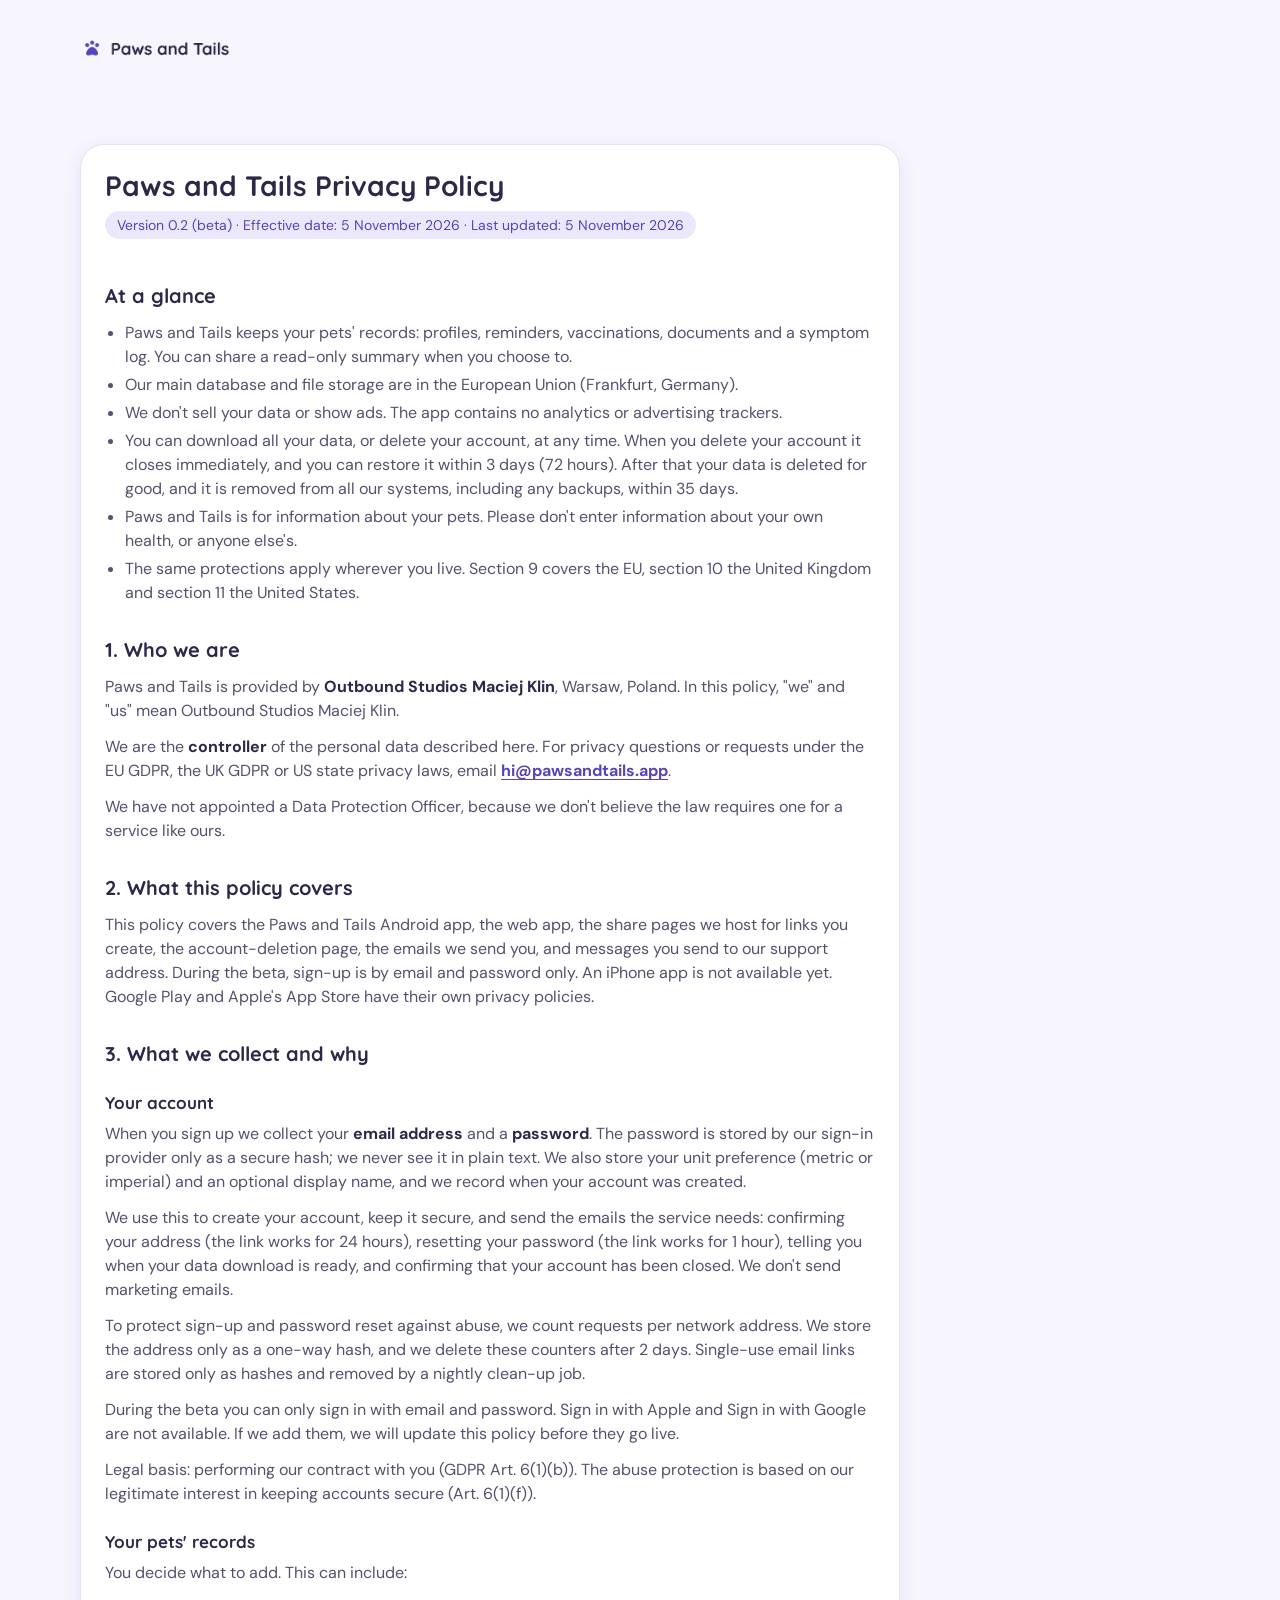
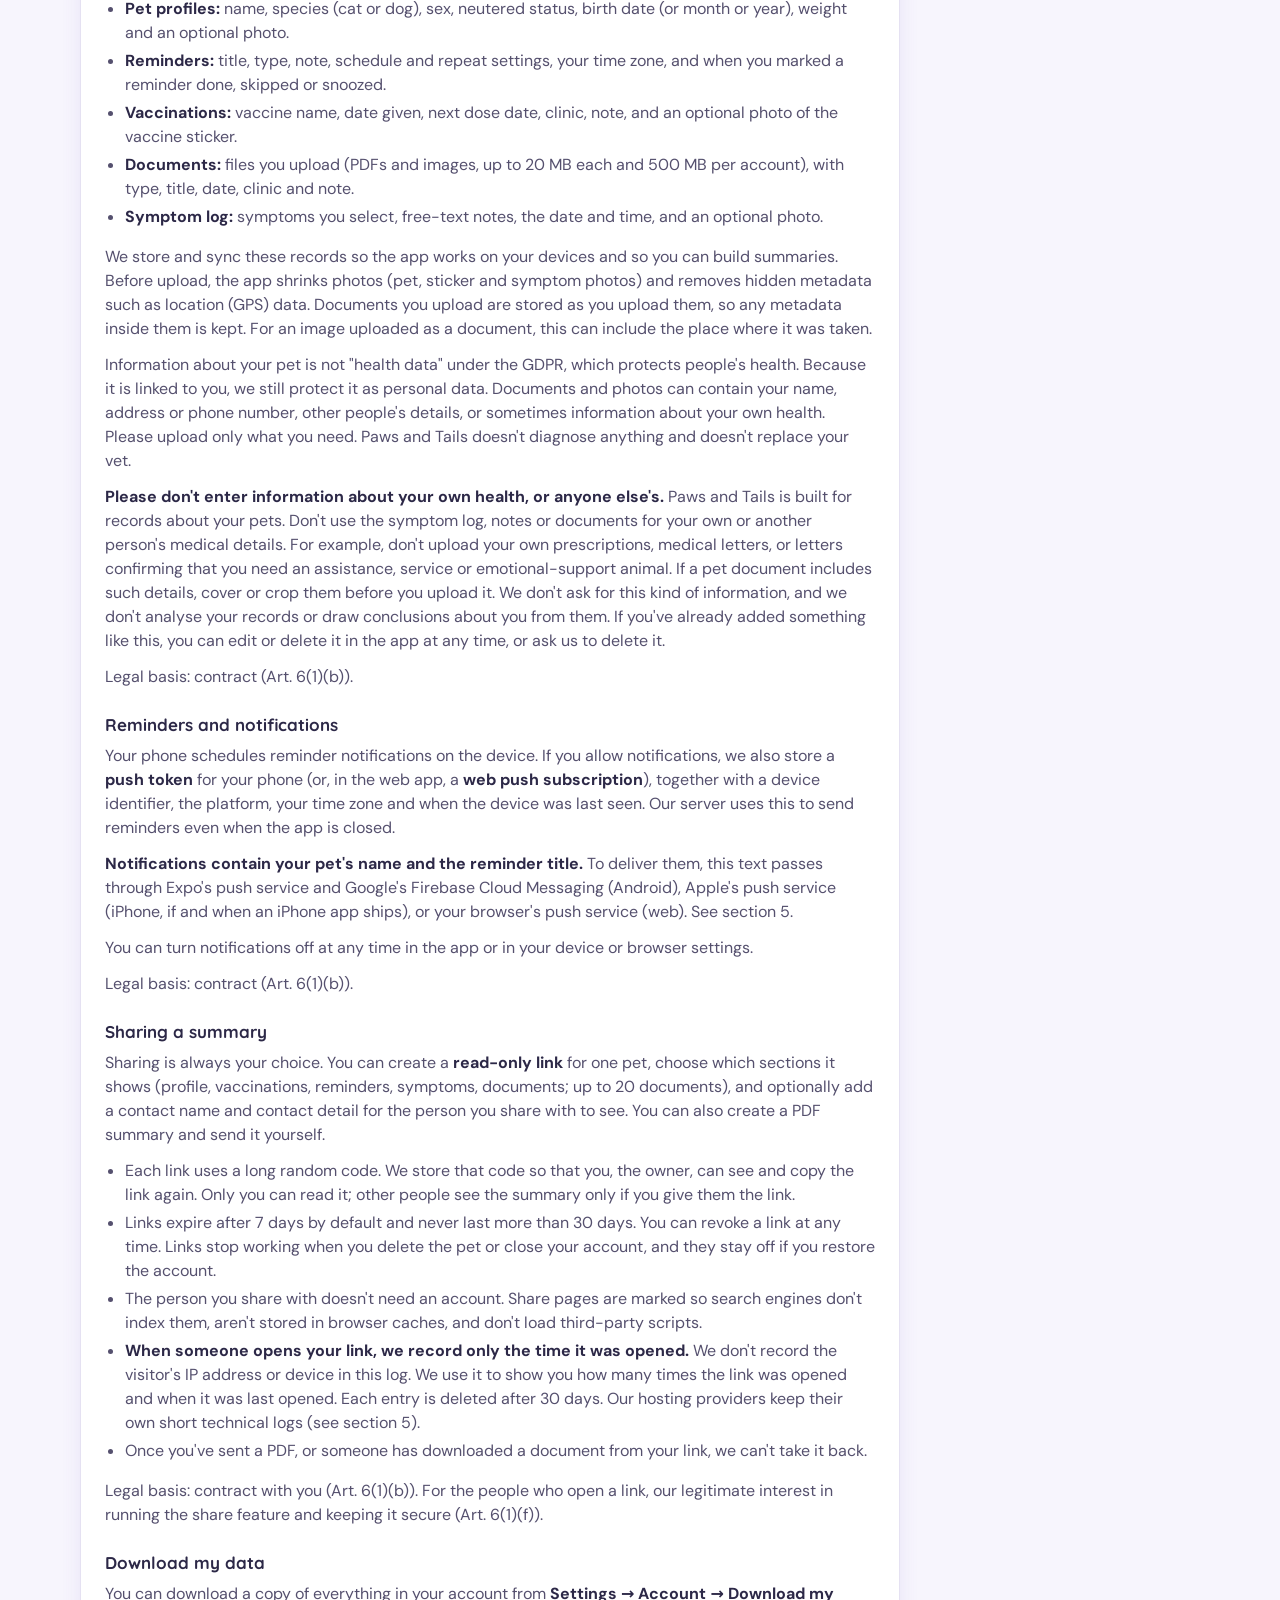
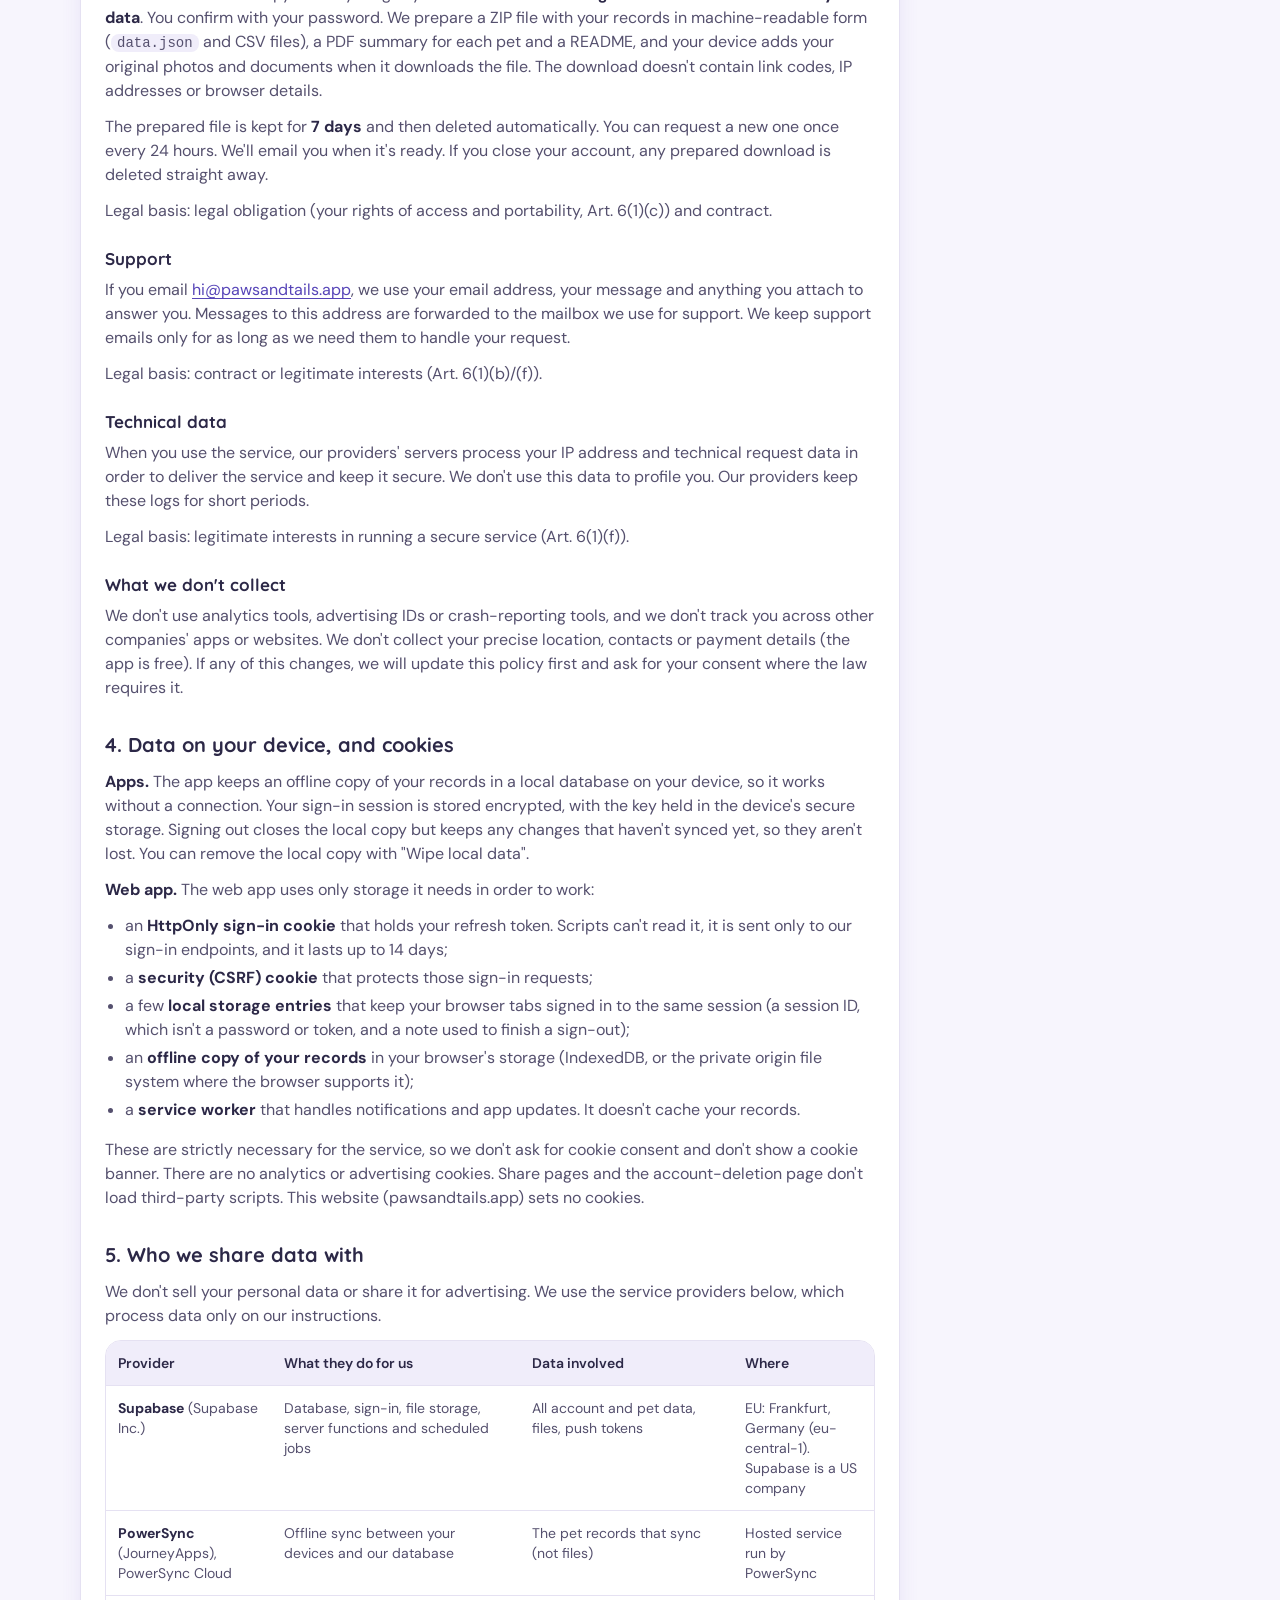
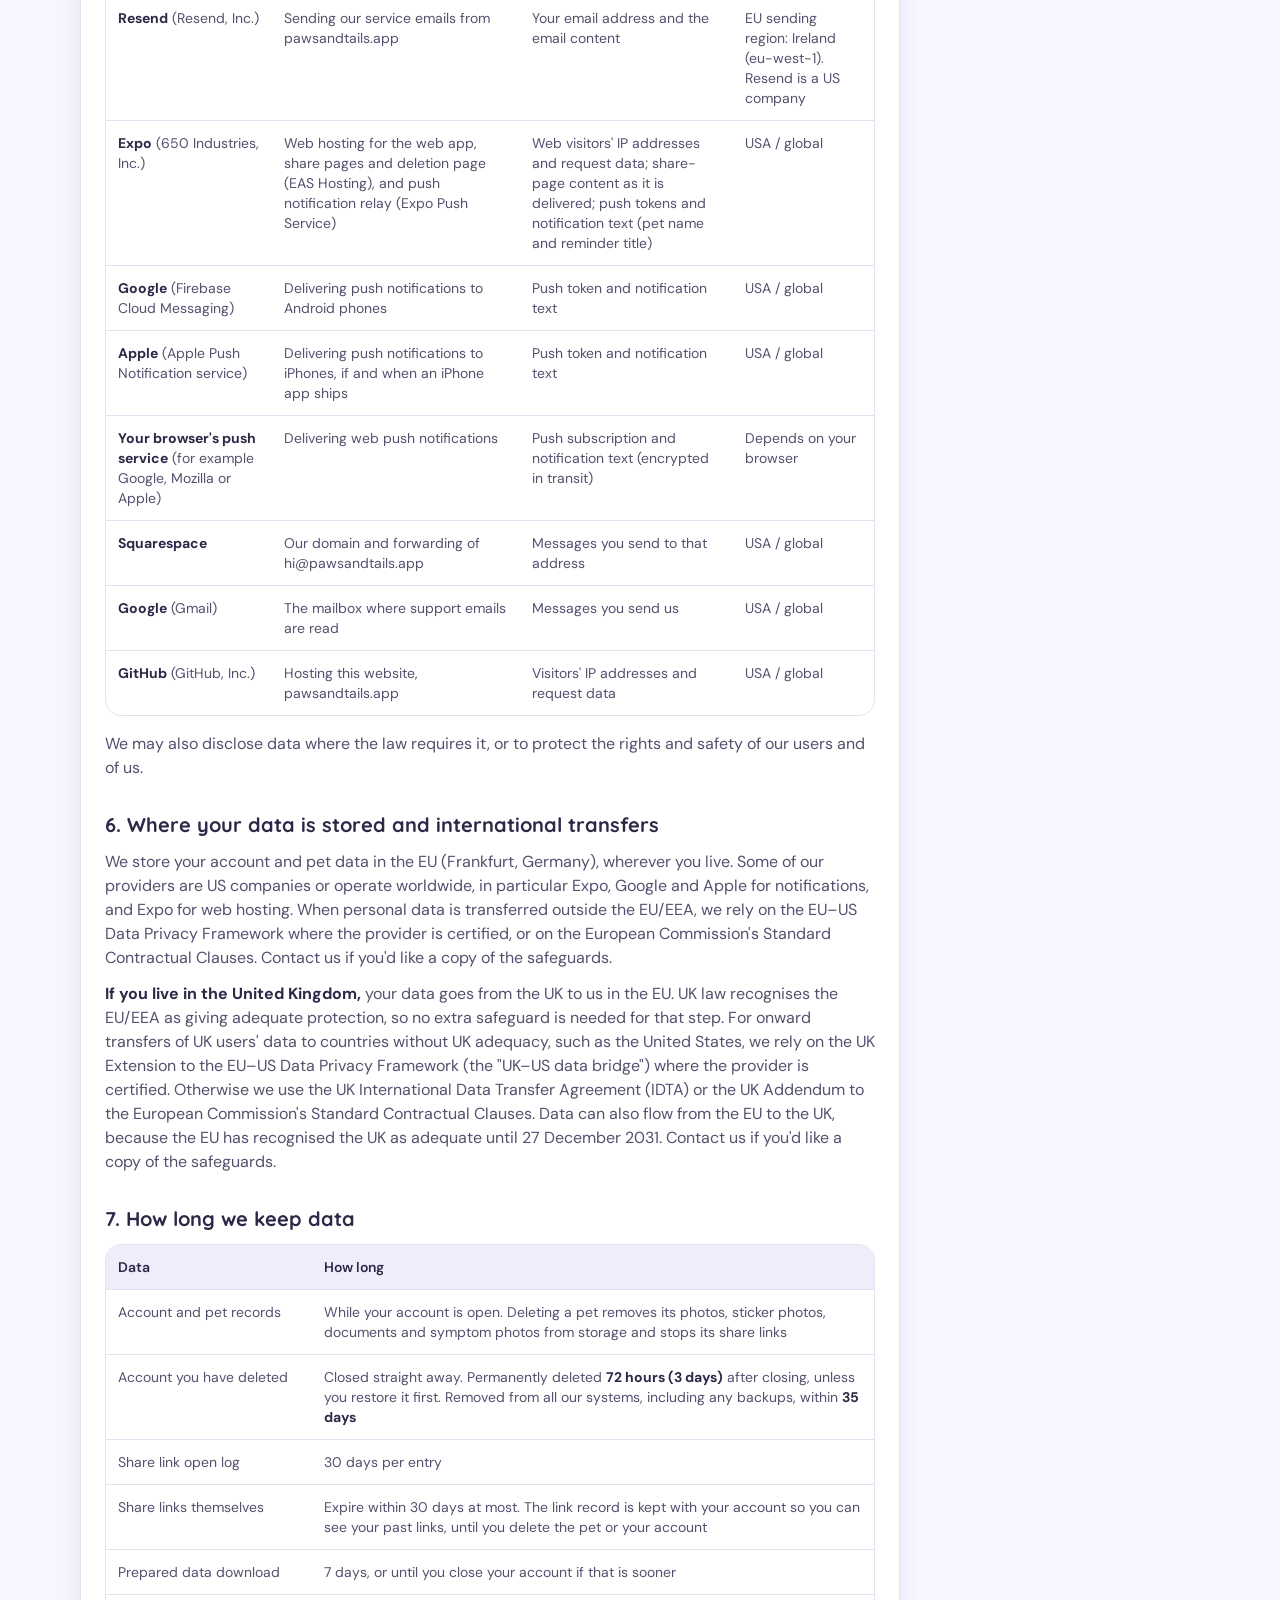
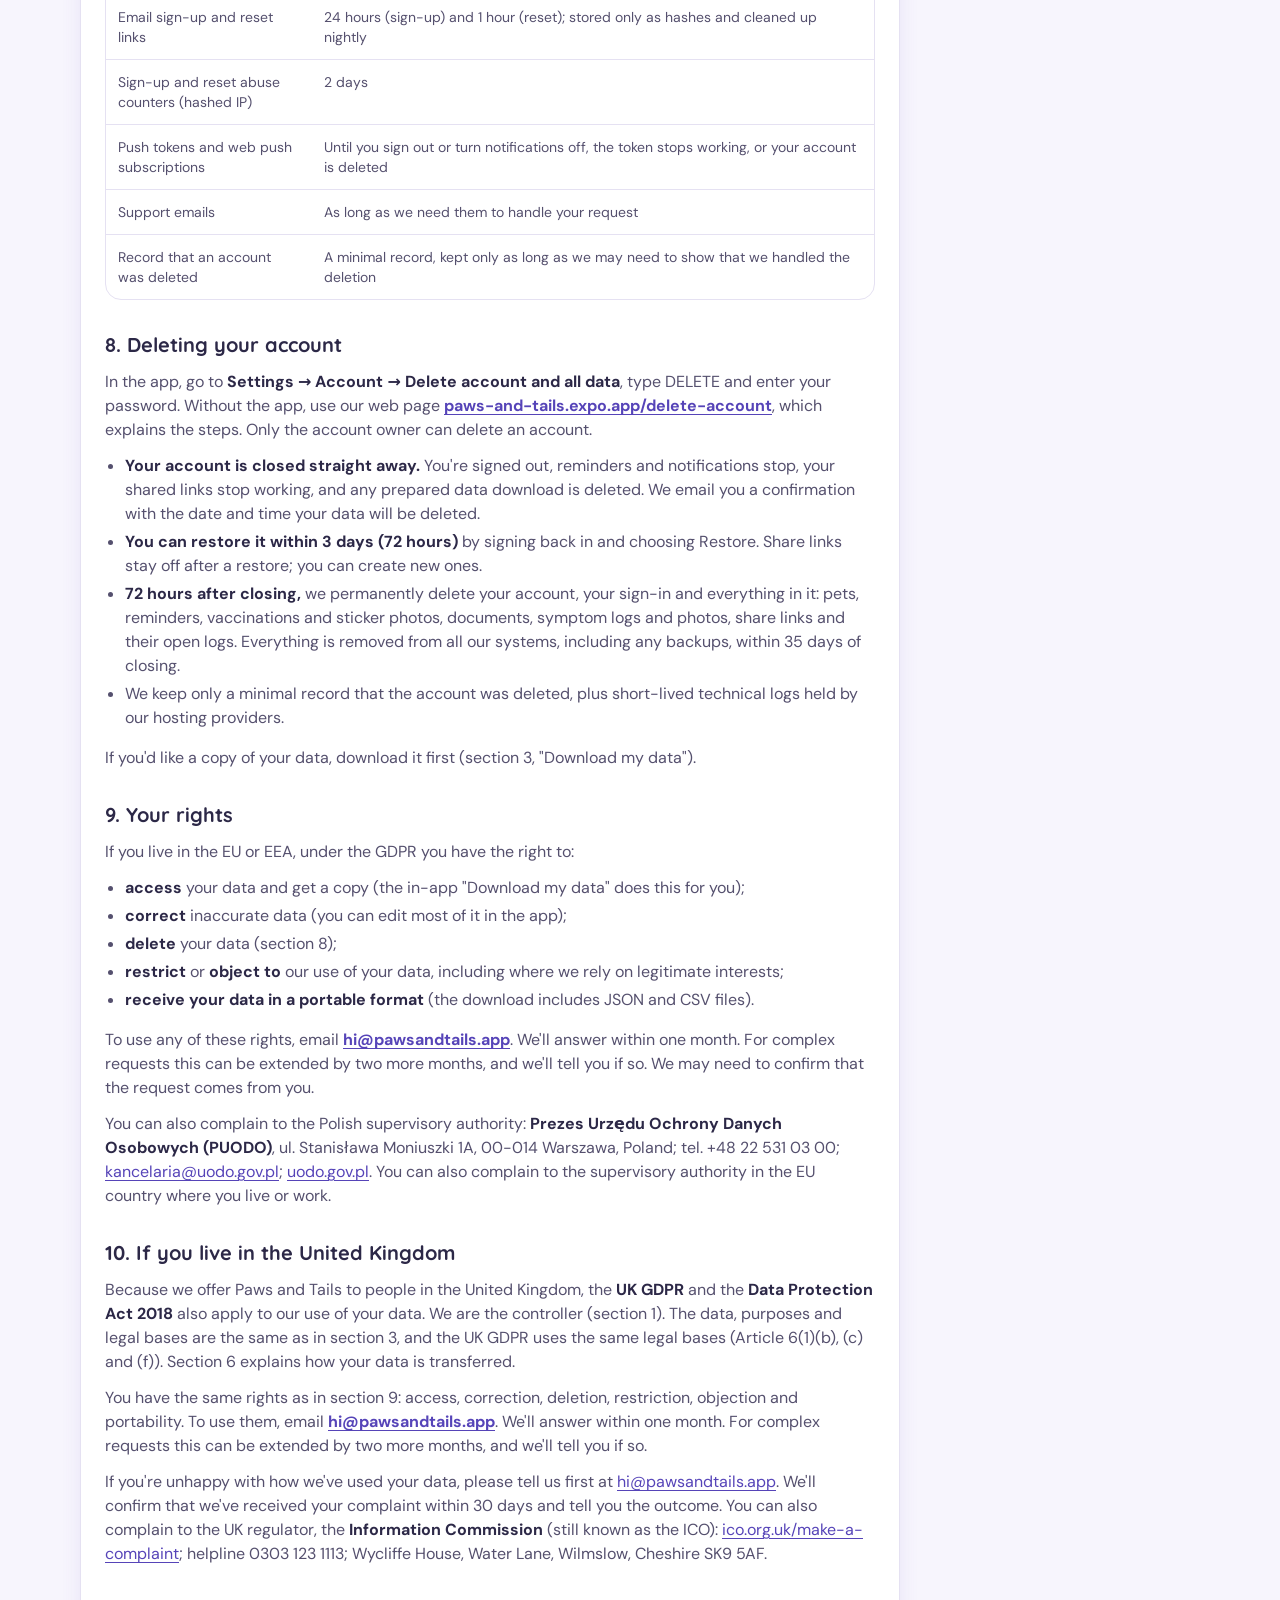
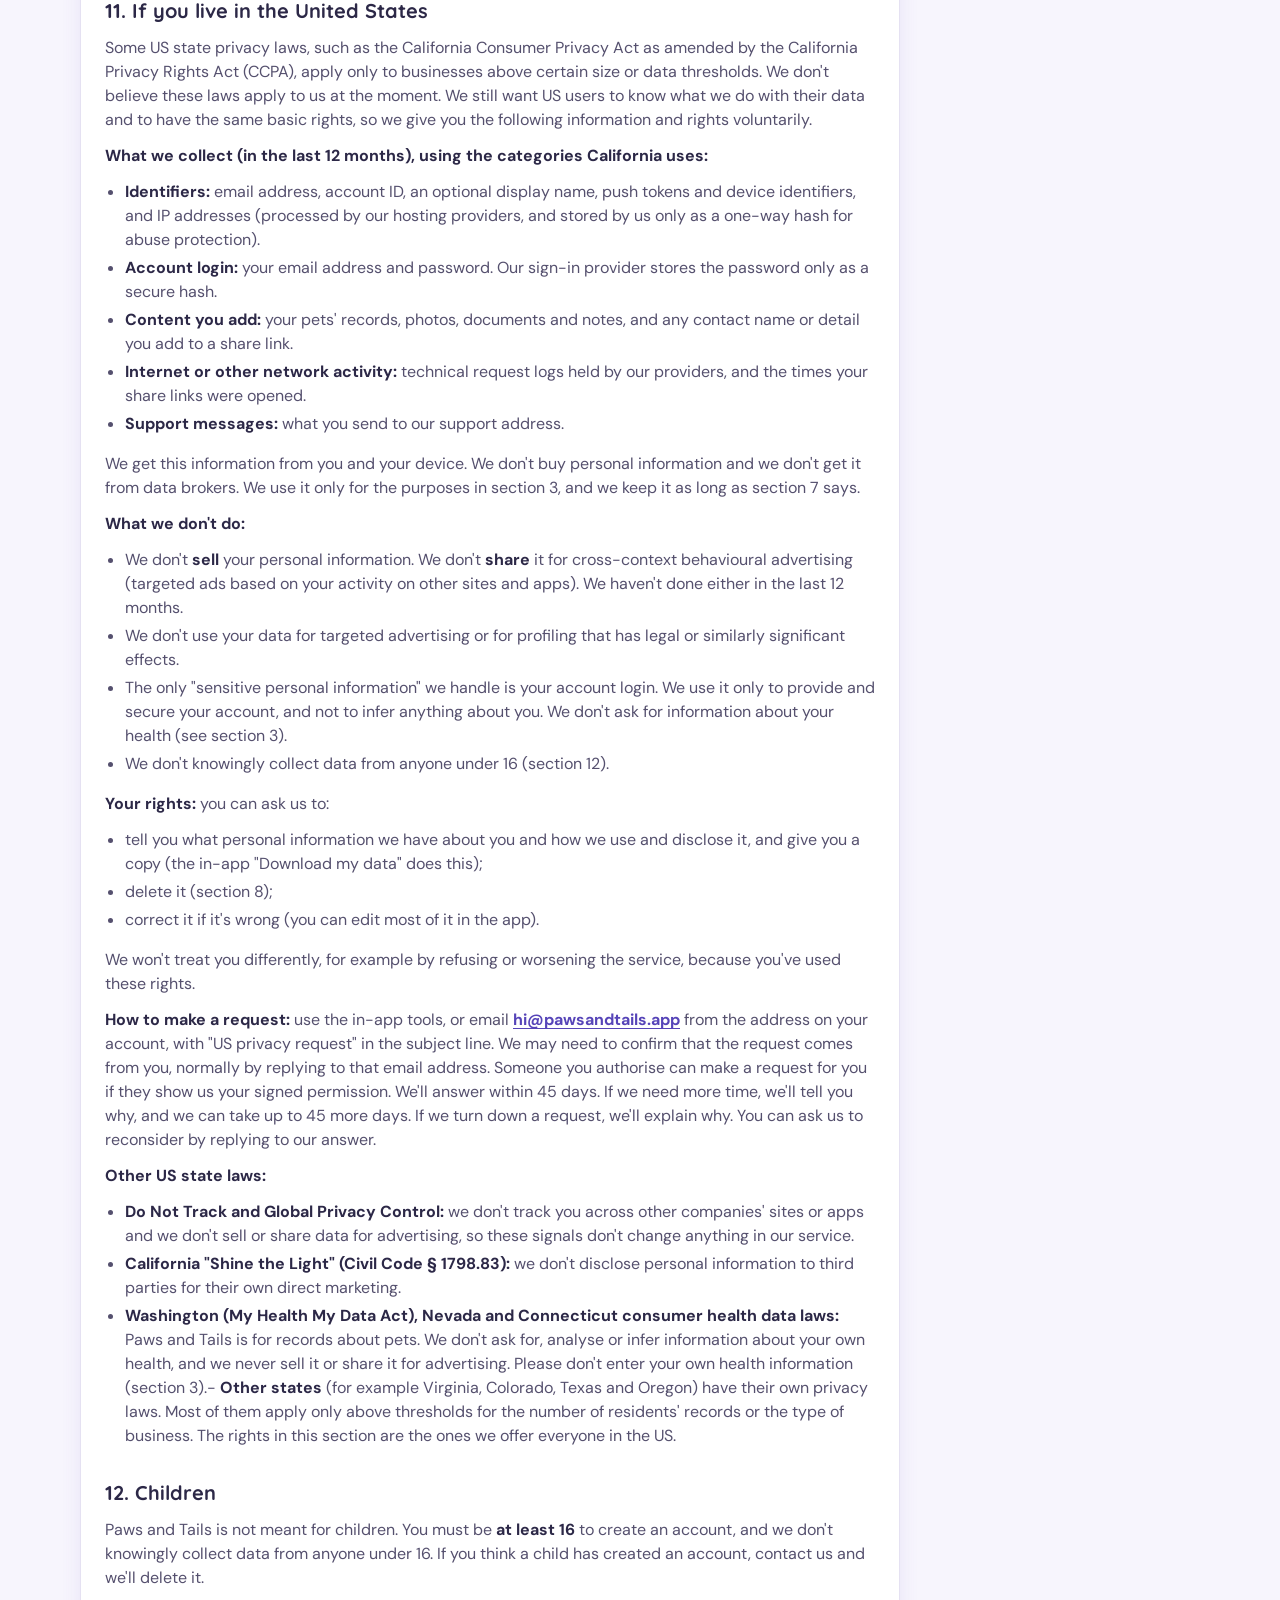
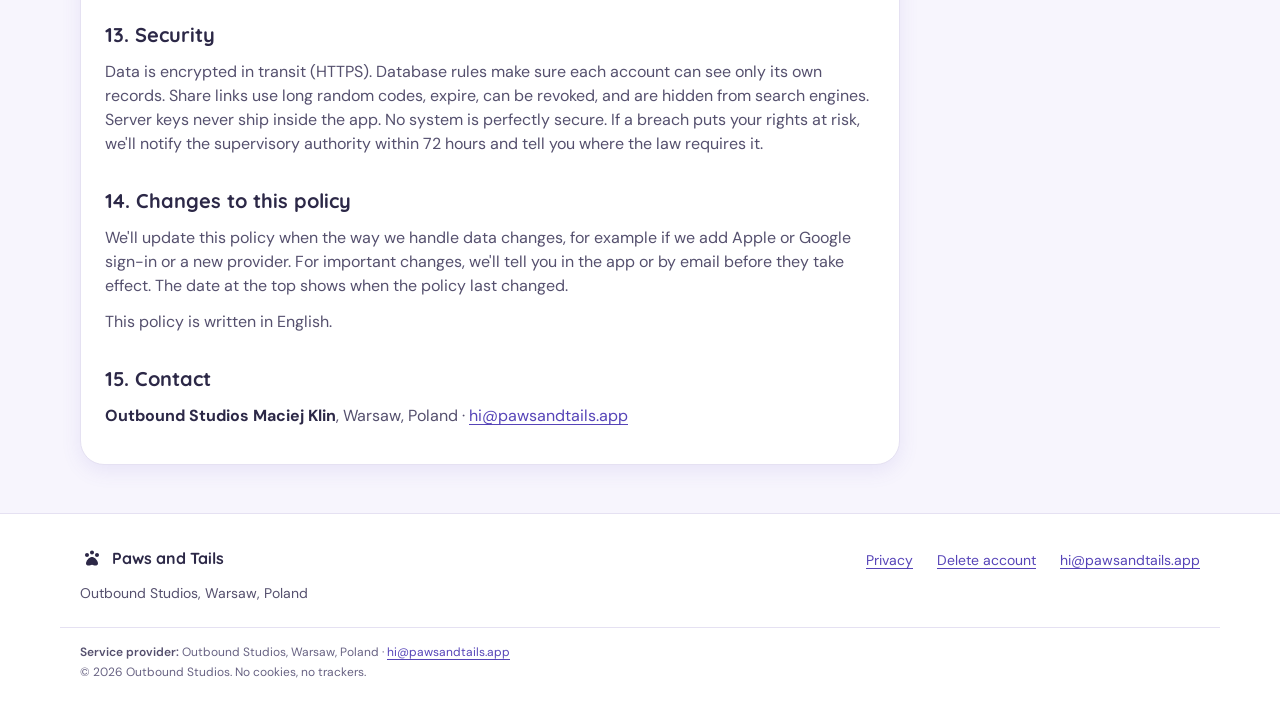
==== commit 4a224d58: "Publish privacy policy v0.2 (UK GDPR, US section, deletion link) Co-authored-by: Rekar85 <Rekar85@us" ====
--- a/privacy/index.html
+++ b/privacy/index.html
@@ -41,18 +41,19 @@
   <div class="wrap">
     <article class="card">
 <h1>Paws and Tails Privacy Policy</h1>
-<p class="policy-meta">Version 0.1 (beta) · Effective date: 5 November 2026 · Last updated: 5 November 2026</p>
-
+<p class="policy-meta">Version 0.2 (beta) · Effective date: 5 November 2026 · Last updated: 5 November 2026</p>
 <h2>At a glance</h2>
 <ul>
 <li>Paws and Tails keeps your pets' records: profiles, reminders, vaccinations, documents and a symptom log. You can share a read-only summary when you choose to.</li>
 <li>Our main database and file storage are in the European Union (Frankfurt, Germany).</li>
 <li>We don't sell your data or show ads. The app contains no analytics or advertising trackers.</li>
 <li>You can download all your data, or delete your account, at any time. When you delete your account it closes immediately, and you can restore it within 3 days (72 hours). After that your data is deleted for good, and it is removed from all our systems, including any backups, within 35 days.</li>
+<li>Paws and Tails is for information about your pets. Please don't enter information about your own health, or anyone else's.</li>
+<li>The same protections apply wherever you live. Section 9 covers the EU, section 10 the United Kingdom and section 11 the United States.</li>
 </ul>
 <h2>1. Who we are</h2>
 <p>Paws and Tails is provided by <strong>Outbound Studios Maciej Klin</strong>, Warsaw, Poland. In this policy, "we" and "us" mean Outbound Studios Maciej Klin.</p>
-<p>We are the <strong>controller</strong> of the personal data described here. For privacy questions or GDPR requests, email <strong><a href="mailto:hi@pawsandtails.app">hi@pawsandtails.app</a></strong>.</p>
+<p>We are the <strong>controller</strong> of the personal data described here. For privacy questions or requests under the EU GDPR, the UK GDPR or US state privacy laws, email <strong><a href="mailto:hi@pawsandtails.app">hi@pawsandtails.app</a></strong>.</p>
 <p>We have not appointed a Data Protection Officer, because we don't believe the law requires one for a service like ours.</p>
 <h2>2. What this policy covers</h2>
 <p>This policy covers the Paws and Tails Android app, the web app, the share pages we host for links you create, the account-deletion page, the emails we send you, and messages you send to our support address. During the beta, sign-up is by email and password only. An iPhone app is not available yet. Google Play and Apple's App Store have their own privacy policies.</p>
@@ -72,8 +73,9 @@
 <li><strong>Documents:</strong> files you upload (PDFs and images, up to 20 MB each and 500 MB per account), with type, title, date, clinic and note.</li>
 <li><strong>Symptom log:</strong> symptoms you select, free-text notes, the date and time, and an optional photo.</li>
 </ul>
-<p>We store and sync these records so the app works on your devices and so you can build summaries. Before upload, the app shrinks photos (pet, sticker and symptom photos) and removes hidden metadata such as location (GPS) data. Documents you upload are stored as you upload them, so any metadata inside them is kept.</p>
+<p>We store and sync these records so the app works on your devices and so you can build summaries. Before upload, the app shrinks photos (pet, sticker and symptom photos) and removes hidden metadata such as location (GPS) data. Documents you upload are stored as you upload them, so any metadata inside them is kept. For an image uploaded as a document, this can include the place where it was taken.</p>
 <p>Information about your pet is not "health data" under the GDPR, which protects people's health. Because it is linked to you, we still protect it as personal data. Documents and photos can contain your name, address or phone number, other people's details, or sometimes information about your own health. Please upload only what you need. Paws and Tails doesn't diagnose anything and doesn't replace your vet.</p>
+<p><strong>Please don't enter information about your own health, or anyone else's.</strong> Paws and Tails is built for records about your pets. Don't use the symptom log, notes or documents for your own or another person's medical details. For example, don't upload your own prescriptions, medical letters, or letters confirming that you need an assistance, service or emotional-support animal. If a pet document includes such details, cover or crop them before you upload it. We don't ask for this kind of information, and we don't analyse your records or draw conclusions about you from them. If you've already added something like this, you can edit or delete it in the app at any time, or ask us to delete it.</p>
 <p>Legal basis: contract (Art. 6(1)(b)).</p>
 <h3>Reminders and notifications</h3>
 <p>Your phone schedules reminder notifications on the device. If you allow notifications, we also store a <strong>push token</strong> for your phone (or, in the web app, a <strong>web push subscription</strong>), together with a device identifier, the platform, your time zone and when the device was last seen. Our server uses this to send reminders even when the app is closed.</p>
@@ -190,6 +192,7 @@
 <p>We may also disclose data where the law requires it, or to protect the rights and safety of our users and of us.</p>
 <h2>6. Where your data is stored and international transfers</h2>
 <p>We store your account and pet data in the EU (Frankfurt, Germany), wherever you live. Some of our providers are US companies or operate worldwide, in particular Expo, Google and Apple for notifications, and Expo for web hosting. When personal data is transferred outside the EU/EEA, we rely on the EU–US Data Privacy Framework where the provider is certified, or on the European Commission's Standard Contractual Clauses. Contact us if you'd like a copy of the safeguards.</p>
+<p><strong>If you live in the United Kingdom,</strong> your data goes from the UK to us in the EU. UK law recognises the EU/EEA as giving adequate protection, so no extra safeguard is needed for that step. For onward transfers of UK users' data to countries without UK adequacy, such as the United States, we rely on the UK Extension to the EU–US Data Privacy Framework (the "UK–US data bridge") where the provider is certified. Otherwise we use the UK International Data Transfer Agreement (IDTA) or the UK Addendum to the European Commission's Standard Contractual Clauses. Data can also flow from the EU to the UK, because the EU has recognised the UK as adequate until 27 December 2031. Contact us if you'd like a copy of the safeguards.</p>
 <h2>7. How long we keep data</h2>
 <div class="table-scroll"><table>
 <thead>
@@ -242,7 +245,7 @@
 </tbody>
 </table></div>
 <h2>8. Deleting your account</h2>
-<p>In the app, go to <strong>Settings → Account → Delete account and all data</strong>, type DELETE and enter your password. Without the app, use our web page <strong><a href="https://pawsandtails.app/delete-account/">pawsandtails.app/delete-account</a></strong>, which explains the steps. Only the account owner can delete an account.</p>
+<p>In the app, go to <strong>Settings → Account → Delete account and all data</strong>, type DELETE and enter your password. Without the app, use our web page <strong><a href="https://paws-and-tails.expo.app/delete-account">paws-and-tails.expo.app/delete-account</a></strong>, which explains the steps. Only the account owner can delete an account.</p>
 <ul>
 <li><strong>Your account is closed straight away.</strong> You're signed out, reminders and notifications stop, your shared links stop working, and any prepared data download is deleted. We email you a confirmation with the date and time your data will be deleted.</li>
 <li><strong>You can restore it within 3 days (72 hours)</strong> by signing back in and choosing Restore. Share links stay off after a restore; you can create new ones.</li>
@@ -251,7 +254,7 @@
 </ul>
 <p>If you'd like a copy of your data, download it first (section 3, "Download my data").</p>
 <h2>9. Your rights</h2>
-<p>Under the GDPR you have the right to:</p>
+<p>If you live in the EU or EEA, under the GDPR you have the right to:</p>
 <ul>
 <li><strong>access</strong> your data and get a copy (the in-app "Download my data" does this for you);</li>
 <li><strong>correct</strong> inaccurate data (you can edit most of it in the app);</li>
@@ -261,16 +264,52 @@
 </ul>
 <p>To use any of these rights, email <strong><a href="mailto:hi@pawsandtails.app">hi@pawsandtails.app</a></strong>. We'll answer within one month. For complex requests this can be extended by two more months, and we'll tell you if so. We may need to confirm that the request comes from you.</p>
 <p>You can also complain to the Polish supervisory authority: <strong>Prezes Urzędu Ochrony Danych Osobowych (PUODO)</strong>, ul. Stanisława Moniuszki 1A, 00-014 Warszawa, Poland; tel. +48 22 531 03 00; <a href="mailto:kancelaria@uodo.gov.pl">kancelaria@uodo.gov.pl</a>; <a href="https://uodo.gov.pl">uodo.gov.pl</a>. You can also complain to the supervisory authority in the EU country where you live or work.</p>
-<h2>10. Children</h2>
+<h2>10. If you live in the United Kingdom</h2>
+<p>Because we offer Paws and Tails to people in the United Kingdom, the <strong>UK GDPR</strong> and the <strong>Data Protection Act 2018</strong> also apply to our use of your data. We are the controller (section 1). The data, purposes and legal bases are the same as in section 3, and the UK GDPR uses the same legal bases (Article 6(1)(b), (c) and (f)). Section 6 explains how your data is transferred.</p>
+<p>You have the same rights as in section 9: access, correction, deletion, restriction, objection and portability. To use them, email <strong><a href="mailto:hi@pawsandtails.app">hi@pawsandtails.app</a></strong>. We'll answer within one month. For complex requests this can be extended by two more months, and we'll tell you if so.</p>
+<p>If you're unhappy with how we've used your data, please tell us first at <a href="mailto:hi@pawsandtails.app">hi@pawsandtails.app</a>. We'll confirm that we've received your complaint within 30 days and tell you the outcome. You can also complain to the UK regulator, the <strong>Information Commission</strong> (still known as the ICO): <a href="https://ico.org.uk/make-a-complaint/">ico.org.uk/make-a-complaint</a>; helpline 0303 123 1113; Wycliffe House, Water Lane, Wilmslow, Cheshire SK9 5AF.</p>
+<h2>11. If you live in the United States</h2>
+<p>Some US state privacy laws, such as the California Consumer Privacy Act as amended by the California Privacy Rights Act (CCPA), apply only to businesses above certain size or data thresholds. We don't believe these laws apply to us at the moment. We still want US users to know what we do with their data and to have the same basic rights, so we give you the following information and rights voluntarily.</p>
+<p><strong>What we collect (in the last 12 months), using the categories California uses:</strong></p>
+<ul>
+<li><strong>Identifiers:</strong> email address, account ID, an optional display name, push tokens and device identifiers, and IP addresses (processed by our hosting providers, and stored by us only as a one-way hash for abuse protection).</li>
+<li><strong>Account login:</strong> your email address and password. Our sign-in provider stores the password only as a secure hash.</li>
+<li><strong>Content you add:</strong> your pets' records, photos, documents and notes, and any contact name or detail you add to a share link.</li>
+<li><strong>Internet or other network activity:</strong> technical request logs held by our providers, and the times your share links were opened.</li>
+<li><strong>Support messages:</strong> what you send to our support address.</li>
+</ul>
+<p>We get this information from you and your device. We don't buy personal information and we don't get it from data brokers. We use it only for the purposes in section 3, and we keep it as long as section 7 says.</p>
+<p><strong>What we don't do:</strong></p>
+<ul>
+<li>We don't <strong>sell</strong> your personal information. We don't <strong>share</strong> it for cross-context behavioural advertising (targeted ads based on your activity on other sites and apps). We haven't done either in the last 12 months.</li>
+<li>We don't use your data for targeted advertising or for profiling that has legal or similarly significant effects.</li>
+<li>The only "sensitive personal information" we handle is your account login. We use it only to provide and secure your account, and not to infer anything about you. We don't ask for information about your health (see section 3).</li>
+<li>We don't knowingly collect data from anyone under 16 (section 12).</li>
+</ul>
+<p><strong>Your rights:</strong> you can ask us to:</p>
+<ul>
+<li>tell you what personal information we have about you and how we use and disclose it, and give you a copy (the in-app "Download my data" does this);</li>
+<li>delete it (section 8);</li>
+<li>correct it if it's wrong (you can edit most of it in the app).</li>
+</ul>
+<p>We won't treat you differently, for example by refusing or worsening the service, because you've used these rights.</p>
+<p><strong>How to make a request:</strong> use the in-app tools, or email <strong><a href="mailto:hi@pawsandtails.app">hi@pawsandtails.app</a></strong> from the address on your account, with "US privacy request" in the subject line. We may need to confirm that the request comes from you, normally by replying to that email address. Someone you authorise can make a request for you if they show us your signed permission. We'll answer within 45 days. If we need more time, we'll tell you why, and we can take up to 45 more days. If we turn down a request, we'll explain why. You can ask us to reconsider by replying to our answer.</p>
+<p><strong>Other US state laws:</strong></p>
+<ul>
+<li><strong>Do Not Track and Global Privacy Control:</strong> we don't track you across other companies' sites or apps and we don't sell or share data for advertising, so these signals don't change anything in our service.</li>
+<li><strong>California "Shine the Light" (Civil Code § 1798.83):</strong> we don't disclose personal information to third parties for their own direct marketing.</li>
+<li><strong>Washington (My Health My Data Act), Nevada and Connecticut consumer health data laws:</strong> Paws and Tails is for records about pets. We don't ask for, analyse or infer information about your own health, and we never sell it or share it for advertising. Please don't enter your own health information (section 3).- <strong>Other states</strong> (for example Virginia, Colorado, Texas and Oregon) have their own privacy laws. Most of them apply only above thresholds for the number of residents' records or the type of business. The rights in this section are the ones we offer everyone in the US.</li>
+</ul>
+<h2>12. Children</h2>
 <p>Paws and Tails is not meant for children. You must be <strong>at least 16</strong> to create an account, and we don't knowingly collect data from anyone under 16. If you think a child has created an account, contact us and we'll delete it.</p>
-<h2>11. Security</h2>
+<h2>13. Security</h2>
 <p>Data is encrypted in transit (HTTPS). Database rules make sure each account can see only its own records. Share links use long random codes, expire, can be revoked, and are hidden from search engines. Server keys never ship inside the app. No system is perfectly secure. If a breach puts your rights at risk, we'll notify the supervisory authority within 72 hours and tell you where the law requires it.</p>
-<h2>12. Changes to this policy</h2>
+<h2>14. Changes to this policy</h2>
 <p>We'll update this policy when the way we handle data changes, for example if we add Apple or Google sign-in or a new provider. For important changes, we'll tell you in the app or by email before they take effect. The date at the top shows when the policy last changed.</p>
 <p>This policy is written in English.</p>
-<h2>13. Contact</h2>
+<h2>15. Contact</h2>
 <p><strong>Outbound Studios Maciej Klin</strong>, Warsaw, Poland · <a href="mailto:hi@pawsandtails.app">hi@pawsandtails.app</a></p>
-    </article>
+</article>
   </div>
 </main>
 <footer class="site-footer">
